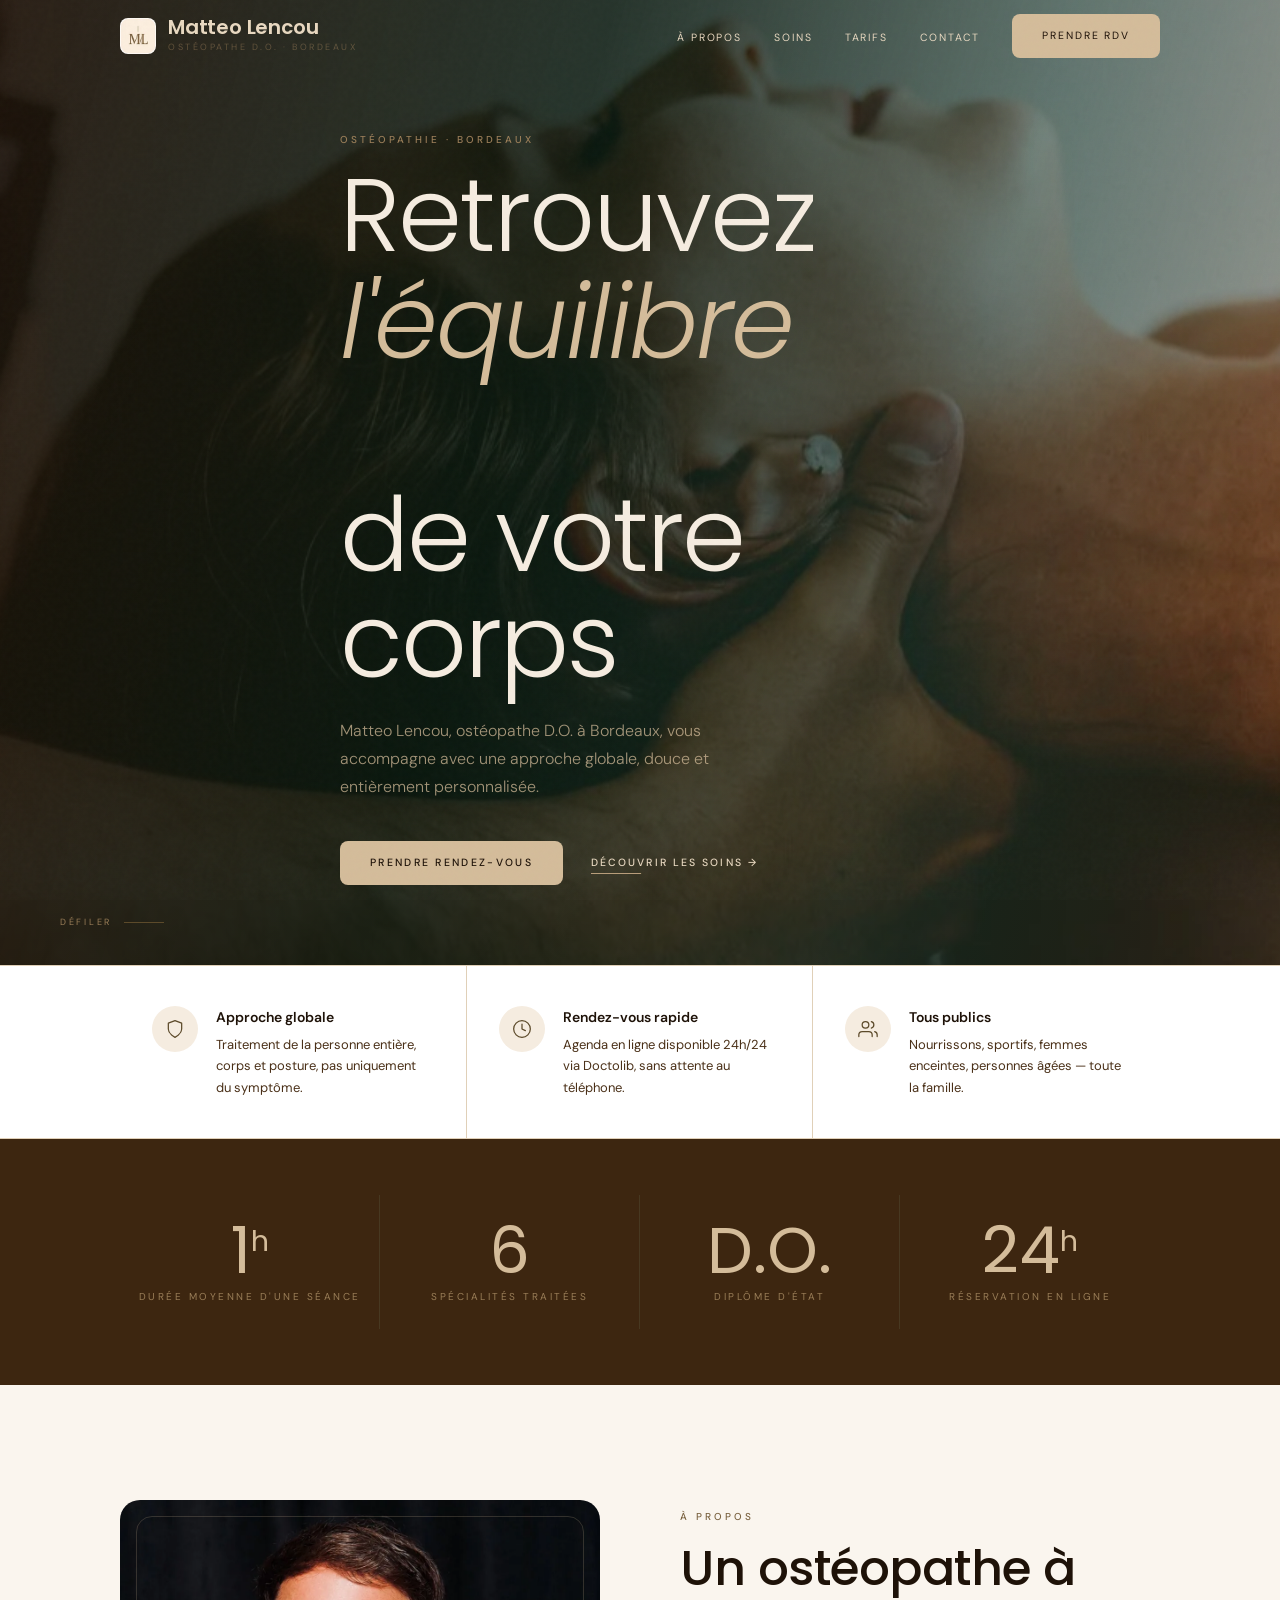
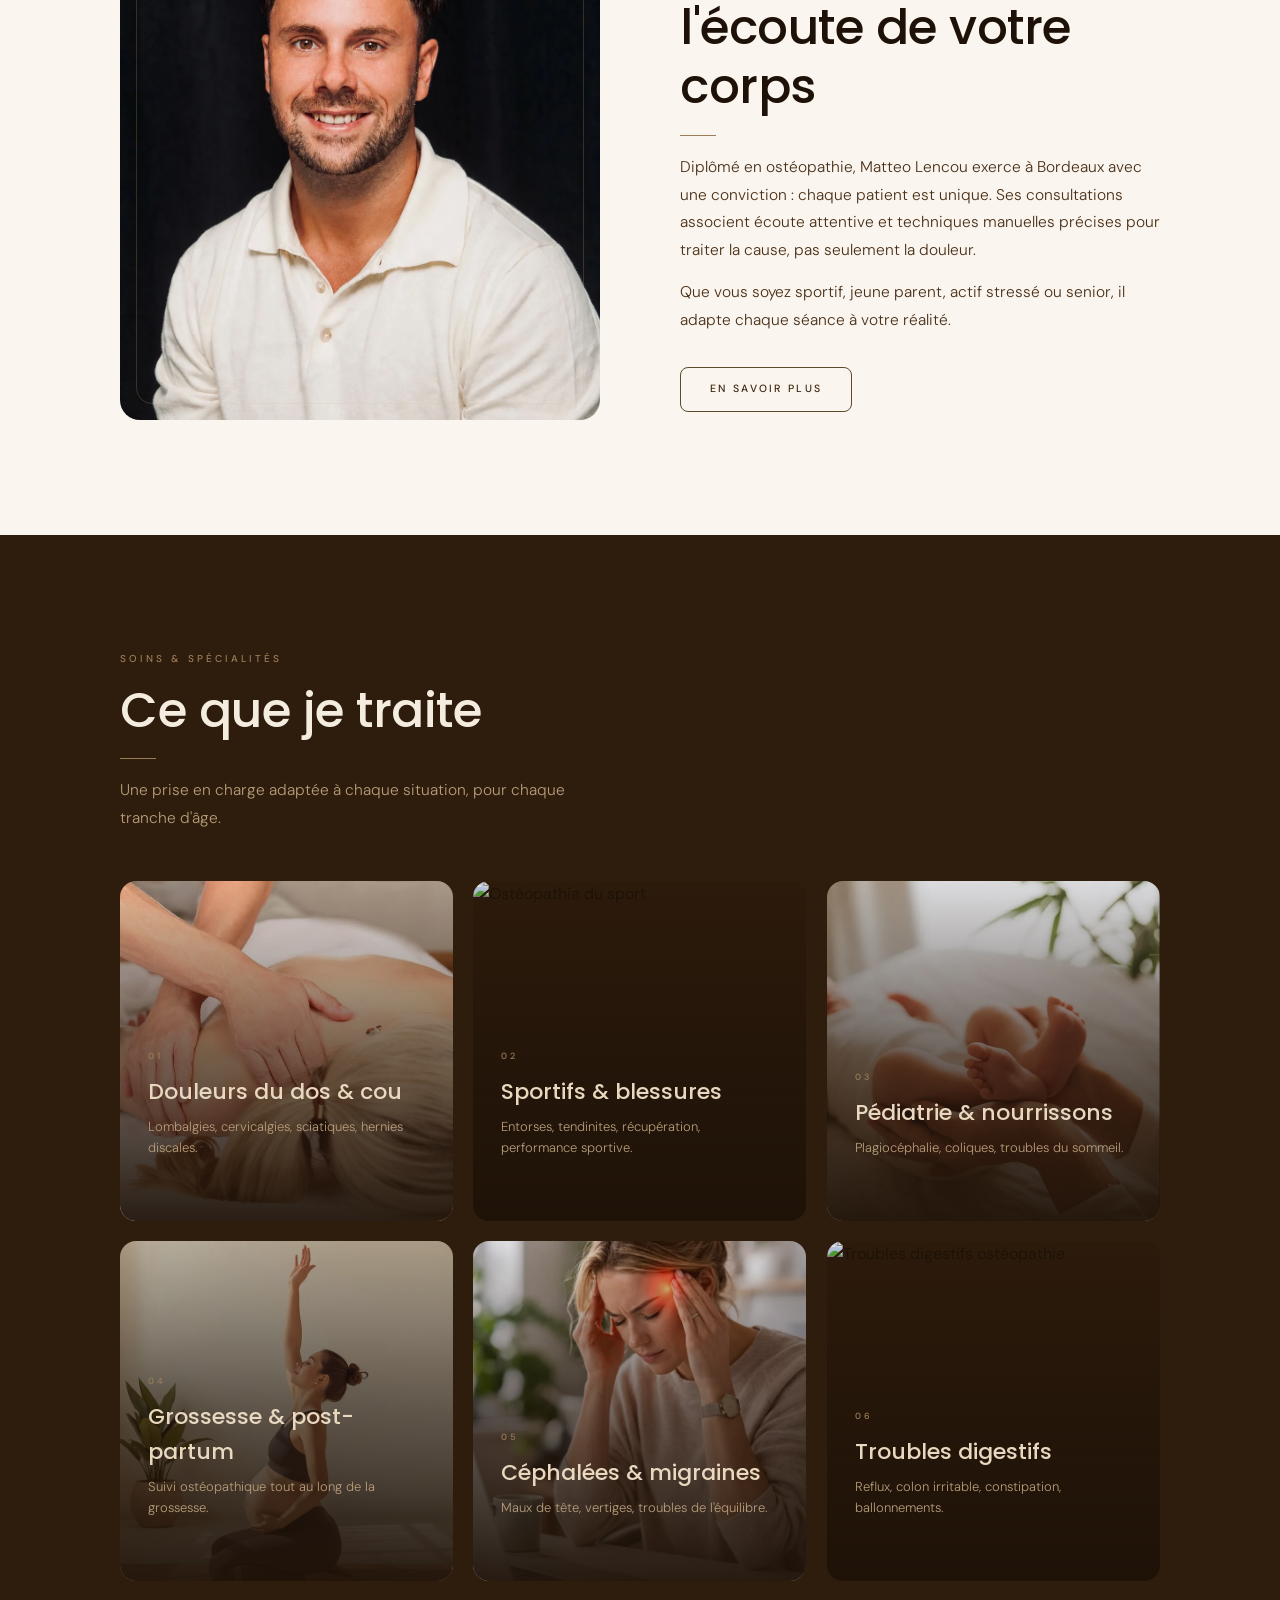
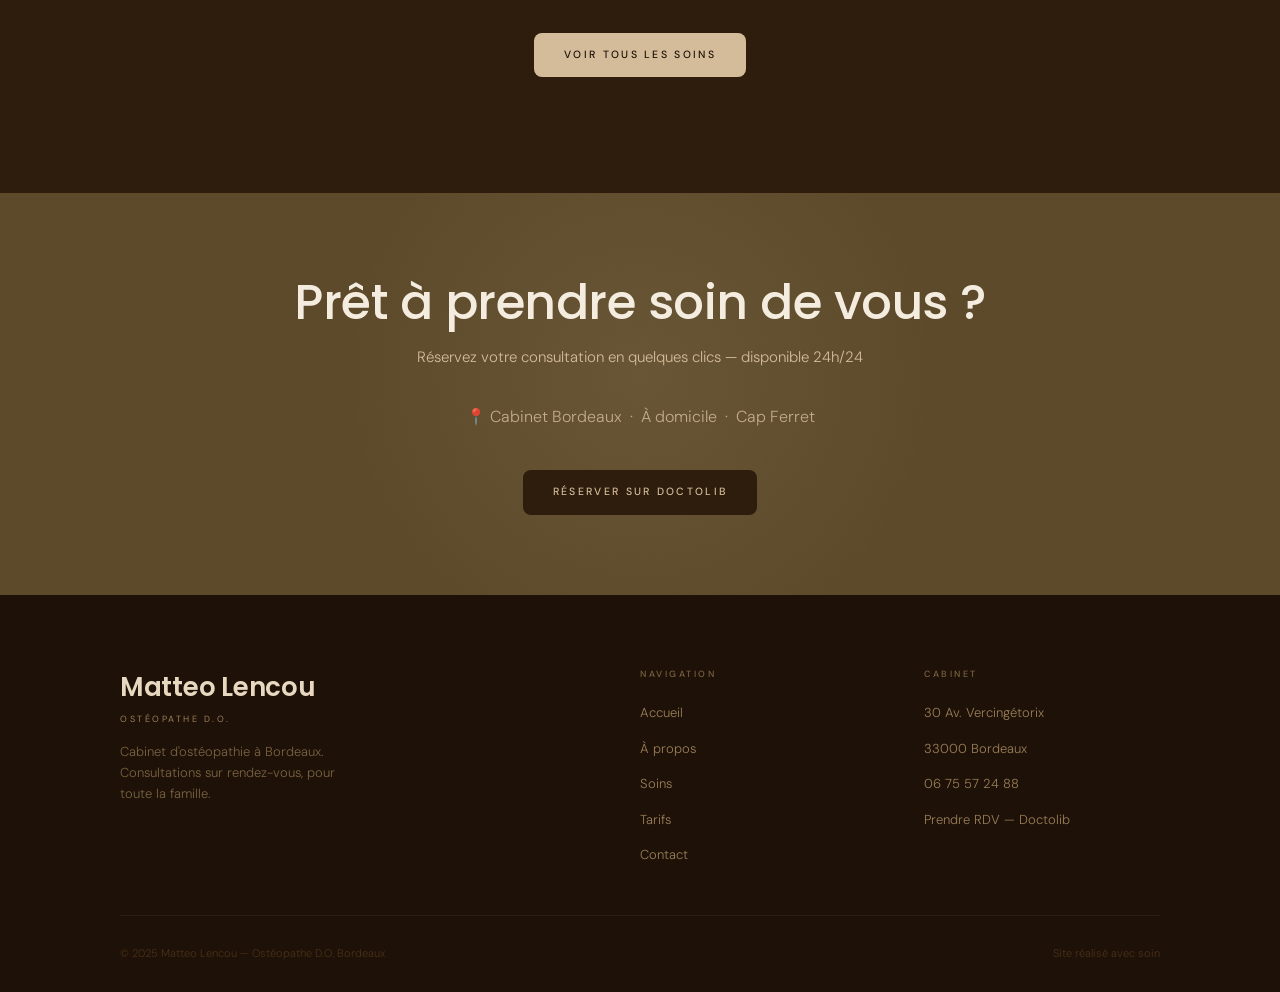
==== index.html @ f639b7a8 "Optimisation logo nav : logo.png 870KB → logo.webp 1KB (100×100px) Co-Authored-By: Claude Sonnet 4.6" ====
<!DOCTYPE html>
<html lang="fr">
<head>
  <meta charset="UTF-8">
  <meta name="viewport" content="width=device-width, initial-scale=1.0">
  <title>Ostéopathe Bordeaux — Matteo Lencou D.O. | Dos, Sport, Bébé, Grossesse</title>
  <meta name="description" content="Ostéopathe D.O. à Bordeaux. Matteo Lencou traite dos, sciatique, nourrissons, sportifs, femmes enceintes, migraines. RDV rapide au 30 Av. Vercingétorix — Doctolib 24h/24.">
  <meta name="keywords" content="ostéopathe bordeaux, ostéopathe bordeaux rendez-vous, cabinet ostéopathie bordeaux, ostéopathe DO bordeaux, ostéopathe dos bordeaux, ostéopathe sciatique bordeaux, ostéopathe nourrisson bordeaux, ostéopathe bébé bordeaux, ostéopathe sportif bordeaux, ostéopathe grossesse bordeaux, ostéopathe migraine bordeaux, ostéopathe cervicales bordeaux, ostéopathe lombalgies bordeaux, ostéopathe 33000, ostéopathe domicile bordeaux, ostéopathe cap ferret, ostéopathe anglophone bordeaux, meilleur ostéopathe bordeaux">
  <meta name="robots" content="index, follow">
  <meta name="author" content="Matteo Lencou">
  <link rel="canonical" href="https://rdv-osteo-bordeaux.fr/">

  <!-- Open Graph -->
  <meta property="og:type"        content="website">
  <meta property="og:url"         content="https://rdv-osteo-bordeaux.fr/">
  <meta property="og:title"       content="Ostéopathe Bordeaux — Matteo Lencou D.O.">
  <meta property="og:description" content="Ostéopathe D.O. à Bordeaux. Dos, sport, nourrissons, grossesse, migraines. RDV en ligne 24h/24 sur Doctolib.">
  <meta property="og:image"       content="https://rdv-osteo-bordeaux.fr/img/photo_doc.webp">
  <meta property="og:locale"      content="fr_FR">
  <meta property="og:site_name"   content="Matteo Lencou — Ostéopathe Bordeaux">

  <!-- Structured data — LocalBusiness -->
  <script type="application/ld+json">
  {
    "@context": "https://schema.org",
    "@type": ["MedicalBusiness", "LocalBusiness"],
    "name": "Matteo Lencou — Ostéopathe D.O. Bordeaux",
    "url": "https://rdv-osteo-bordeaux.fr",
    "telephone": "+33675572488",
    "email": "osteopathe.lencou@gmail.com",
    "image": "https://rdv-osteo-bordeaux.fr/img/photo_doc.webp",
    "description": "Matteo Lencou, ostéopathe D.O. à Bordeaux. Prise en charge des douleurs du dos, sciatique, cervicales, nourrissons, sportifs, femmes enceintes, migraines et troubles digestifs.",
    "priceRange": "€€",
    "currenciesAccepted": "EUR",
    "paymentAccepted": "Cash, Chèque, Carte bancaire",
    "medicalSpecialty": "Osteopathic Medicine",
    "address": {
      "@type": "PostalAddress",
      "streetAddress": "30 Avenue Vercingétorix",
      "addressLocality": "Bordeaux",
      "addressRegion": "Gironde",
      "postalCode": "33000",
      "addressCountry": "FR"
    },
    "geo": {
      "@type": "GeoCoordinates",
      "latitude": 44.8361,
      "longitude": -0.5845
    },
    "openingHoursSpecification": [
      {
        "@type": "OpeningHoursSpecification",
        "dayOfWeek": ["Monday","Tuesday","Wednesday","Thursday","Friday"],
        "opens": "09:00",
        "closes": "21:00"
      }
    ],
    "hasMap": "https://maps.google.com/?q=30+Avenue+Vercingétorix+33000+Bordeaux",
    "sameAs": [
      "https://www.doctolib.fr/osteopathe/bordeaux/matteo-lencou"
    ],
    "aggregateRating": {
      "@type": "AggregateRating",
      "ratingValue": "5.0",
      "reviewCount": "64",
      "bestRating": "5"
    }
  }
  </script>

  <link rel="icon" href="img/favicon.ico" sizes="any">
  <link rel="icon" href="img/favicon-32.png" type="image/png" sizes="32x32">
  <link rel="icon" href="img/favicon-16.png" type="image/png" sizes="16x16">
  <link rel="icon" href="img/favicon-192.png" type="image/png" sizes="192x192">
  <link rel="apple-touch-icon" href="img/apple-touch-icon.png">
  <!-- Google Fonts async -->
  <link rel="preconnect" href="https://fonts.googleapis.com">
  <link rel="preconnect" href="https://fonts.gstatic.com" crossorigin>
  <link rel="preload" as="style" href="https://fonts.googleapis.com/css2?family=Poppins:wght@300;400;500;600;700&family=DM+Sans:wght@300;400;500;600&display=swap" onload="this.onload=null;this.rel='stylesheet'">
  <noscript><link rel="stylesheet" href="https://fonts.googleapis.com/css2?family=Poppins:wght@300;400;500;600;700&family=DM+Sans:wght@300;400;500;600&display=swap"></noscript>
  <link rel="stylesheet" href="css/main.css">
  <style>
    /* ── About grid ── */
    .about-grid {
      display: grid;
      grid-template-columns: 1fr 1fr;
      gap: 80px;
      align-items: center;
    }
    .about-img { height: 520px; }

    /* ── Soins dark section ── */
    .soins-dark {
      background: var(--g800);
      padding: var(--sp) 0;
    }
    .soins-grid {
      display: grid;
      grid-template-columns: repeat(3,1fr);
      gap: 20px;
    }

    /* ── Stats band ── */
    .stats-band {
      background: var(--g750);
      padding: 56px 0;
    }
    .stats-grid {
      display: grid;
      grid-template-columns: repeat(4,1fr);
      gap: 0;
    }
    .stat-item {
      text-align: center;
      padding: 24px 16px;
      border-right: 1px solid rgba(168,216,185,.1);
    }
    .stat-item:last-child { border-right: none; }
    .stat-num {
      font-family: var(--font-d);
      font-size: clamp(40px,5vw,64px);
      font-weight: 400;
      color: var(--g200);
      line-height: 1;
      margin-bottom: 6px;
    }
    .stat-num sup { font-size: .45em; vertical-align: super; }
    .stat-label {
      font-size: 10px;
      letter-spacing: .25em;
      text-transform: uppercase;
      color: var(--g400);
      font-family: var(--font-b);
      font-weight: 400;
    }

    @media (max-width: 900px) {
      .about-grid { grid-template-columns: 1fr; }
      .about-img  { height: 360px; }
      .soins-grid { grid-template-columns: 1fr 1fr; }
      .stats-grid { grid-template-columns: repeat(2,1fr); }
      .stat-item:nth-child(2) { border-right: none; }
    }
    @media (max-width: 600px) {
      .soins-grid { grid-template-columns: 1fr; }
      .stats-grid { grid-template-columns: 1fr 1fr; }
    }
  </style>
</head>
<body>

<!-- NAV -->
<nav class="nav dark" id="nav">
  <div class="nav-inner">
    <a href="index.html" class="nav-logo">
      <img src="img/logo.webp" alt="Matteo Lencou Ostéopathe" class="nav-logo-img">
      <div class="nav-logo-text">
        <span class="name">Matteo Lencou</span>
        <span class="sub">Ostéopathe D.O. · Bordeaux</span>
      </div>
    </a>
    <ul class="nav-links">
      <li><a href="a-propos.html">À propos</a></li>
      <li><a href="soins.html">Soins</a></li>
      <li><a href="tarifs.html">Tarifs</a></li>
      <li><a href="contact.html">Contact</a></li>
      <li>
        <a href="https://www.doctolib.fr/osteopathe/bordeaux/matteo-lencou/booking/places?specialityId=10&telehealth=false&profile_skipped=true&source=external_referral"
           class="btn btn-primary" target="_blank" rel="noopener noreferrer">Prendre RDV</a>
      </li>
    </ul>
    <button class="burger" aria-label="Menu"><span></span><span></span><span></span></button>
  </div>
</nav>

<div class="mobile-nav" id="mobile-nav">
  <a href="index.html">Accueil</a>
  <a href="a-propos.html">À propos</a>
  <a href="soins.html">Soins</a>
  <a href="tarifs.html">Tarifs</a>
  <a href="contact.html">Contact</a>
  <a href="https://www.doctolib.fr/osteopathe/bordeaux/matteo-lencou/booking/places?specialityId=10&telehealth=false&profile_skipped=true&source=external_referral"
     target="_blank" rel="noopener noreferrer" class="btn btn-primary" style="margin-top:12px">Prendre RDV</a>
</div>

<!-- HERO -->
<section class="hero">
  <div class="hero-bg" style="background-image:url('img/azerty.webp');"></div>
  <div class="hero-overlay"></div>


  <div class="wrap">
    <div class="hero-inner">
      <span class="eyebrow">Ostéopathie · Bordeaux</span>
      <h1 class="display hero-title">
        Retrouvez<br>
        <em>l'équilibre</em><br>
        de votre corps
      </h1>
      <p class="hero-desc">Matteo Lencou, ostéopathe D.O. à Bordeaux, vous accompagne avec une approche globale, douce et entièrement personnalisée.</p>
      <div class="hero-actions">
        <a href="https://www.doctolib.fr/osteopathe/bordeaux/matteo-lencou/booking/places?specialityId=10&telehealth=false&profile_skipped=true&source=external_referral"
           class="btn btn-primary" target="_blank" rel="noopener noreferrer">Prendre rendez-vous</a>
        <a href="soins.html" class="btn btn-ghost">Découvrir les soins →</a>
      </div>
    </div>
  </div>

  <div class="hero-scroll">
    <span>Défiler</span>
    <div class="scroll-line"></div>
  </div>
</section>

<!-- STRIP -->
<div class="strip">
  <div class="wrap">
    <div class="strip-grid">
      <div class="strip-item reveal">
        <div class="strip-icon">
          <svg viewBox="0 0 24 24"><path d="M12 22s8-4 8-10V5l-8-3-8 3v7c0 6 8 10 8 10z"/></svg>
        </div>
        <div class="strip-text">
          <h4>Approche globale</h4>
          <p>Traitement de la personne entière, corps et posture, pas uniquement du symptôme.</p>
        </div>
      </div>
      <div class="strip-item reveal">
        <div class="strip-icon">
          <svg viewBox="0 0 24 24"><circle cx="12" cy="12" r="10"/><path d="M12 6v6l4 2"/></svg>
        </div>
        <div class="strip-text">
          <h4>Rendez-vous rapide</h4>
          <p>Agenda en ligne disponible 24h/24 via Doctolib, sans attente au téléphone.</p>
        </div>
      </div>
      <div class="strip-item reveal">
        <div class="strip-icon">
          <svg viewBox="0 0 24 24"><path d="M17 21v-2a4 4 0 0 0-4-4H5a4 4 0 0 0-4 4v2"/><circle cx="9" cy="7" r="4"/><path d="M23 21v-2a4 4 0 0 0-3-3.87"/><path d="M16 3.13a4 4 0 0 1 0 7.75"/></svg>
        </div>
        <div class="strip-text">
          <h4>Tous publics</h4>
          <p>Nourrissons, sportifs, femmes enceintes, personnes âgées — toute la famille.</p>
        </div>
      </div>
    </div>
  </div>
</div>

<!-- STATS -->
<div class="stats-band">
  <div class="wrap">
    <div class="stats-grid">
      <div class="stat-item reveal">
        <div class="stat-num">1<sup>h</sup></div>
        <div class="stat-label">Durée moyenne d'une séance</div>
      </div>
      <div class="stat-item reveal">
        <div class="stat-num">6</div>
        <div class="stat-label">Spécialités traitées</div>
      </div>
      <div class="stat-item reveal">
        <div class="stat-num">D.O.</div>
        <div class="stat-label">Diplôme d'État</div>
      </div>
      <div class="stat-item reveal">
        <div class="stat-num">24<sup>h</sup></div>
        <div class="stat-label">Réservation en ligne</div>
      </div>
    </div>
  </div>
</div>

<!-- ABOUT PREVIEW -->
<section class="section">
  <div class="wrap">
    <div class="about-grid">
      <div class="about-photo about-img reveal">
        <img src="img/photo_doc.webp" alt="Matteo Lencou, ostéopathe à Bordeaux" style="object-position:center 18%">
      </div>
      <div class="reveal">
        <span class="eyebrow" style="color:var(--g500)">À propos</span>
        <h2>Un ostéopathe à l'écoute de votre corps</h2>
        <div class="rule"></div>
        <p>Diplômé en ostéopathie, Matteo Lencou exerce à Bordeaux avec une conviction : chaque patient est unique. Ses consultations associent écoute attentive et techniques manuelles précises pour traiter la cause, pas seulement la douleur.</p>
        <p style="margin-top:14px">Que vous soyez sportif, jeune parent, actif stressé ou senior, il adapte chaque séance à votre réalité.</p>
        <a href="a-propos.html" class="btn btn-outline" style="margin-top:32px">En savoir plus</a>
      </div>
    </div>
  </div>
</section>

<!-- SOINS PREVIEW -->
<section class="soins-dark">
  <div class="wrap">
    <div class="section-header reveal" style="margin-bottom:48px">
      <span class="eyebrow">Soins &amp; Spécialités</span>
      <h2 style="color:var(--g50)">Ce que je traite</h2>
      <div class="rule"></div>
      <p style="color:var(--g300);max-width:480px">Une prise en charge adaptée à chaque situation, pour chaque tranche d'âge.</p>
    </div>
    <div class="soins-grid">
      <div class="soin-photo-card tilt reveal">
        <img src="img/photo.webp" alt="Ostéopathie — douleurs du dos">
        <div class="soin-photo-overlay"></div>
        <div class="soin-photo-content">
          <div class="soin-num">01</div>
          <h3>Douleurs du dos &amp; cou</h3>
          <p>Lombalgies, cervicalgies, sciatiques, hernies discales.</p>
          <div class="soin-tags"><span class="soin-tag">Dos</span><span class="soin-tag">Cou</span><span class="soin-tag">Sciatique</span></div>
        </div>
      </div>
      <div class="soin-photo-card tilt reveal">
        <img src="https://images.unsplash.com/photo-1571019613454-1cb2f99b2d8b?w=600&q=80&auto=format&fit=crop" alt="Ostéopathie du sport">
        <div class="soin-photo-overlay"></div>
        <div class="soin-photo-content">
          <div class="soin-num">02</div>
          <h3>Sportifs &amp; blessures</h3>
          <p>Entorses, tendinites, récupération, performance sportive.</p>
          <div class="soin-tags"><span class="soin-tag">Sport</span><span class="soin-tag">Blessure</span><span class="soin-tag">Récupération</span></div>
        </div>
      </div>
      <div class="soin-photo-card tilt reveal">
        <img src="img/azertytre.webp" alt="Ostéopathie — traitement manuel">
        <div class="soin-photo-overlay"></div>
        <div class="soin-photo-content">
          <div class="soin-num">03</div>
          <h3>Pédiatrie &amp; nourrissons</h3>
          <p>Plagiocéphalie, coliques, troubles du sommeil.</p>
          <div class="soin-tags"><span class="soin-tag">Bébé</span><span class="soin-tag">Enfant</span><span class="soin-tag">Nourrisson</span></div>
        </div>
      </div>
      <div class="soin-photo-card tilt reveal">
        <img src="img/zsderfgb.webp" alt="Ostéopathie grossesse">
        <div class="soin-photo-overlay"></div>
        <div class="soin-photo-content">
          <div class="soin-num">04</div>
          <h3>Grossesse &amp; post-partum</h3>
          <p>Suivi ostéopathique tout au long de la grossesse.</p>
          <div class="soin-tags"><span class="soin-tag">Grossesse</span><span class="soin-tag">Post-partum</span></div>
        </div>
      </div>
      <div class="soin-photo-card tilt reveal">
        <img src="img/migraine.webp" alt="Céphalées et migraines">
        <div class="soin-photo-overlay"></div>
        <div class="soin-photo-content">
          <div class="soin-num">05</div>
          <h3>Céphalées &amp; migraines</h3>
          <p>Maux de tête, vertiges, troubles de l'équilibre.</p>
          <div class="soin-tags"><span class="soin-tag">Migraine</span><span class="soin-tag">Vertiges</span></div>
        </div>
      </div>
      <div class="soin-photo-card tilt reveal">
        <img src="https://images.unsplash.com/photo-1544161515-4ab6ce6db874?w=600&q=80&auto=format&fit=crop" alt="Troubles digestifs ostéopathie">
        <div class="soin-photo-overlay"></div>
        <div class="soin-photo-content">
          <div class="soin-num">06</div>
          <h3>Troubles digestifs</h3>
          <p>Reflux, colon irritable, constipation, ballonnements.</p>
          <div class="soin-tags"><span class="soin-tag">Digestif</span><span class="soin-tag">Reflux</span></div>
        </div>
      </div>
    </div>
    <div style="margin-top:52px;text-align:center">
      <a href="soins.html" class="btn btn-primary">Voir tous les soins</a>
    </div>
  </div>
</section>

<!-- CTA -->
<section class="cta-band">
  <div class="wrap">
    <h2 class="reveal">Prêt à prendre soin de vous ?</h2>
    <p class="reveal">Réservez votre consultation en quelques clics — disponible 24h/24</p>
    <p class="reveal" style="font-size:16px;opacity:.85;margin-top:-6px">📍 Cabinet Bordeaux &nbsp;·&nbsp; À domicile &nbsp;·&nbsp; Cap Ferret</p>
    <a href="https://www.doctolib.fr/osteopathe/bordeaux/matteo-lencou/booking/places?specialityId=10&telehealth=false&profile_skipped=true&source=external_referral"
       class="btn btn-dark reveal" target="_blank" rel="noopener noreferrer">Réserver sur Doctolib</a>
  </div>
</section>

<!-- FOOTER -->
<footer>
  <div class="wrap">
    <div class="footer-grid">
      <div class="footer-brand">
        <div class="fn">Matteo Lencou</div>
        <span class="fs">Ostéopathe D.O.</span>
        <p>Cabinet d'ostéopathie à Bordeaux. Consultations sur rendez-vous, pour toute la famille.</p>
      </div>
      <div class="footer-col">
        <h5>Navigation</h5>
        <ul>
          <li><a href="index.html">Accueil</a></li>
          <li><a href="a-propos.html">À propos</a></li>
          <li><a href="soins.html">Soins</a></li>
          <li><a href="tarifs.html">Tarifs</a></li>
          <li><a href="contact.html">Contact</a></li>
        </ul>
      </div>
      <div class="footer-col">
        <h5>Cabinet</h5>
        <ul>
          <li><span>30 Av. Vercingétorix</span></li>
          <li><span>33000 Bordeaux</span></li>
          <li><a href="tel:+33675572488">06 75 57 24 88</a></li>
          <li><a href="https://www.doctolib.fr/osteopathe/bordeaux/matteo-lencou/booking/places?specialityId=10&telehealth=false&profile_skipped=true&source=external_referral"
                 target="_blank" rel="noopener noreferrer">Prendre RDV — Doctolib</a></li>
        </ul>
      </div>
    </div>
    <div class="footer-bottom">
      <p>© 2025 Matteo Lencou — Ostéopathe D.O. Bordeaux</p>
      <p>Site réalisé avec soin</p>
    </div>
  </div>
</footer>

<script src="js/main.js"></script>
</body>
</html>
---- css/main.css ----
/* Google Fonts chargées en async depuis le HTML — voir <head> de chaque page */

/* ─────────────────────────────────────────
   DESIGN SYSTEM — MATTEO LENCOU
   ───────────────────────────────────────── */
:root {
  --g900: #1e1208;
  --g800: #2e1c0c;
  --g750: #3d2610;
  --g700: #4a3018;
  --g600: #5c4a2a;
  --g500: #7a6240;
  --g400: #9a7e58;
  --g300: #b89d7a;
  --g200: #d4bc9a;
  --g100: #e8d8c0;
  --g50:  #f5ece0;

  --ivory:   #faf5ee;
  --ivory-2: #f2e8d8;
  --ivory-3: #e0d0b8;

  --text:  #1e1208;
  --text2: #4a3018;
  --text3: #9a7e58;

  --font-d: 'Poppins', system-ui, sans-serif;
  --font-b: 'DM Sans', system-ui, sans-serif;

  --nav-h: 72px;
  --cmax:  1160px;
  --cpad:  clamp(20px, 5vw, 60px);
  --sp:    clamp(72px, 9vw, 120px);
  --t:     0.35s cubic-bezier(.4,0,.2,1);
  --t-slow: 0.6s cubic-bezier(.4,0,.2,1);
}

/* ─── Reset ─── */
*, *::before, *::after { box-sizing: border-box; margin: 0; padding: 0; }
html { scroll-behavior: smooth; }
body {
  font-family: var(--font-b);
  background: var(--ivory);
  color: var(--text);
  line-height: 1.6;
  -webkit-font-smoothing: antialiased;
  overflow-x: hidden;
}
img { max-width: 100%; display: block; object-fit: cover; }
a   { text-decoration: none; color: inherit; }

/* ─── Container ─── */
.wrap {
  max-width: var(--cmax);
  margin: 0 auto;
  padding: 0 var(--cpad);
}

/* ─── Typography ─── */
.display {
  font-family: var(--font-d);
  font-size: clamp(52px, 8vw, 104px);
  font-weight: 300;
  line-height: 1.04;
  letter-spacing: -0.02em;
}
h1 {
  font-family: var(--font-d);
  font-size: clamp(36px, 5vw, 68px);
  font-weight: 600;
  line-height: 1.15;
  letter-spacing: -0.02em;
}
h2 {
  font-family: var(--font-d);
  font-size: clamp(28px, 3.8vw, 50px);
  font-weight: 500;
  line-height: 1.22;
  letter-spacing: -0.01em;
}
h3 {
  font-family: var(--font-d);
  font-size: clamp(20px, 2.5vw, 28px);
  font-weight: 500;
}
p {
  font-size: clamp(14px, 1.4vw, 15.5px);
  line-height: 1.8;
  color: var(--text2);
  font-weight: 300;
}
.eyebrow {
  display: block;
  font-family: var(--font-b);
  font-size: 10px;
  font-weight: 500;
  letter-spacing: .3em;
  text-transform: uppercase;
  color: var(--g400);
  margin-bottom: 14px;
}
.rule { width: 36px; height: 1px; background: var(--g400); margin: 18px 0; }
.rule.c { margin: 18px auto; }

/* ─── Buttons ─── */
.btn {
  display: inline-flex;
  align-items: center;
  gap: 8px;
  font-family: var(--font-b);
  font-size: 10.5px;
  font-weight: 500;
  letter-spacing: .22em;
  text-transform: uppercase;
  padding: 14px 30px;
  border-radius: 8px;
  transition: var(--t);
  cursor: pointer;
  border: none;
}
.btn-primary {
  background: var(--g200);
  color: var(--g900);
}
.btn-primary:hover {
  background: var(--g300);
  transform: translateY(-2px);
  box-shadow: 0 12px 32px rgba(92,74,42,.25);
}
.btn-dark {
  background: var(--g800);
  color: var(--g200);
}
.btn-dark:hover {
  background: var(--g750);
  transform: translateY(-2px);
  box-shadow: 0 12px 32px rgba(30,18,8,.4);
}
.btn-outline {
  background: transparent;
  color: var(--g750);
  border: 1.5px solid var(--g600);
  padding: 13px 29px;
}
.btn-outline:hover {
  background: var(--g750);
  color: var(--g200);
  border-color: var(--g750);
}
.btn-ghost {
  background: transparent;
  color: var(--g100);
  padding: 0;
  letter-spacing: .2em;
  position: relative;
  font-size: 10.5px;
  font-weight: 500;
  text-transform: uppercase;
  font-family: var(--font-b);
}
.btn-ghost::after {
  content: '';
  position: absolute;
  bottom: -3px; left: 0;
  width: 100%; height: 1px;
  background: var(--g300);
  transform: scaleX(.3);
  transform-origin: left;
  transition: transform var(--t);
}
.btn-ghost:hover::after { transform: scaleX(1); }

/* ─── Navigation ─── */
.nav {
  position: fixed;
  inset: 0 0 auto;
  z-index: 200;
  height: var(--nav-h);
  display: flex;
  align-items: center;
  transition: background var(--t), backdrop-filter var(--t), box-shadow var(--t);
}
.nav.dark.stuck {
  background: rgba(30,18,8,.92);
  backdrop-filter: blur(20px) saturate(1.4);
  box-shadow: 0 1px 0 rgba(212,188,154,.08);
}
.nav.light {
  background: var(--ivory);
  border-bottom: 1px solid var(--ivory-3);
}
.nav.light.stuck {
  box-shadow: 0 4px 20px rgba(0,0,0,.07);
}
.nav-inner {
  display: flex;
  align-items: center;
  justify-content: space-between;
  width: 100%;
  max-width: var(--cmax);
  margin: 0 auto;
  padding: 0 var(--cpad);
}
.nav-logo {
  display: flex;
  align-items: center;
  gap: 12px;
}
.nav-logo-img {
  width: 36px !important;
  height: 36px !important;
  max-width: 36px !important;
  max-height: 36px !important;
  border-radius: 8px;
  object-fit: contain;
  flex-shrink: 0;
  display: block;
}
.nav-logo-text {
  display: flex;
  flex-direction: column;
}
.nav-logo .name {
  font-family: var(--font-d);
  font-size: 20px;
  font-weight: 600;
  letter-spacing: -0.01em;
  line-height: 1;
}
.nav-logo .sub {
  font-family: var(--font-b);
  font-size: 9px;
  font-weight: 400;
  letter-spacing: .28em;
  text-transform: uppercase;
  margin-top: 3px;
  display: block;
  opacity: .5;
}
.nav-links {
  display: flex;
  align-items: center;
  gap: 32px;
  list-style: none;
}
.nav-links a {
  font-size: 10.5px;
  font-weight: 400;
  letter-spacing: .18em;
  text-transform: uppercase;
  position: relative;
  transition: opacity var(--t);
}
.nav-links a:not(.btn)::after {
  content: '';
  position: absolute;
  bottom: -3px; left: 0;
  width: 100%; height: 1px;
  transform: scaleX(0);
  transform-origin: left;
  transition: transform var(--t);
}
.nav-links a:not(.btn):hover::after,
.nav-links a.active::after { transform: scaleX(1); }

.nav.dark .name,
.nav.dark .nav-links a:not(.btn) { color: var(--g100); }
.nav.dark .sub { color: var(--g400); }
.nav.dark .nav-links a:not(.btn)::after { background: var(--g300); }

.nav.light .name,
.nav.light .nav-links a:not(.btn) { color: var(--g750); }
.nav.light .sub { color: var(--g500); }
.nav.light .nav-links a:not(.btn)::after { background: var(--g600); }

.burger {
  display: none;
  flex-direction: column;
  gap: 5px;
  background: none;
  border: none;
  cursor: pointer;
  padding: 4px;
}
.burger span { display: block; width: 22px; height: 1.5px; transition: var(--t); }
.nav.dark  .burger span { background: var(--g200); }
.nav.light .burger span { background: var(--g750); }

/* ─── 3D ORB ─── */
.hero-orb {
  position: absolute;
  right: max(6%, calc(50% - 580px + 40px));
  top: 50%;
  transform: translateY(-50%);
  width: clamp(280px, 32vw, 480px);
  height: clamp(280px, 32vw, 480px);
  pointer-events: none;
  transition: transform .08s linear;
}
.orb-core {
  position: absolute;
  inset: 0;
  border-radius: 50%;
  background:
    radial-gradient(circle at 32% 28%, rgba(212,188,154,.3) 0%, transparent 45%),
    radial-gradient(circle at 68% 72%, rgba(30,18,8,.98) 30%, transparent 65%),
    radial-gradient(circle at 50% 50%, var(--g750) 0%, var(--g900) 100%);
  box-shadow:
    inset -60px -60px 100px rgba(0,0,0,.7),
    inset 30px 30px 60px rgba(212,188,154,.07),
    0 0 100px rgba(92,74,42,.35),
    0 0 200px rgba(92,74,42,.12),
    0 50px 100px rgba(0,0,0,.5);
  animation: orb-float 8s ease-in-out infinite;
}
.orb-ring {
  position: absolute;
  border-radius: 50%;
  border: 1px solid rgba(212,188,154,.12);
  animation: ring-pulse 5s ease-in-out infinite;
}
.orb-ring.r1 { inset: -28px; animation-delay: 0s; }
.orb-ring.r2 { inset: -60px; border-color: rgba(212,188,154,.06); animation-delay: -1.5s; }
.orb-ring.r3 { inset: -100px; border-color: rgba(212,188,154,.03); animation-delay: -3s; }
@keyframes orb-float {
  0%,100% { transform: translateY(0); }
  50%      { transform: translateY(-24px); }
}
@keyframes ring-pulse {
  0%,100% { transform: scale(1); opacity: 1; }
  50%      { transform: scale(1.04); opacity: .5; }
}

/* ─── Hero ─── */
.hero {
  position: relative;
  min-height: 100svh;
  display: flex;
  align-items: center;
  overflow: hidden;
}
.hero-bg {
  position: absolute;
  inset: -15%;
  background-size: cover;
  background-position: center;
  will-change: transform;
}
.hero-overlay {
  position: absolute;
  inset: 0;
  background: linear-gradient(
    105deg,
    rgba(30,18,8,.92) 0%,
    rgba(10,26,16,.85) 40%,
    rgba(26,58,46,.6) 70%,
    rgba(92,74,42,.3) 100%
  );
}
.hero-inner {
  position: relative;
  z-index: 2;
  padding: calc(var(--nav-h) + 60px) 0 80px;
  max-width: 600px;
}
.hero-title { color: var(--g50); }
.hero-title em {
  font-style: italic;
  color: var(--g200);
  display: block;
}
.hero-desc {
  color: rgba(212,188,154,.75);
  font-size: clamp(14px,1.5vw,16px);
  line-height: 1.75;
  font-weight: 300;
  max-width: 440px;
  margin-top: 22px;
}
.hero-actions {
  display: flex;
  align-items: center;
  gap: 28px;
  margin-top: 40px;
  flex-wrap: wrap;
}
.hero-scroll {
  position: absolute;
  bottom: 36px;
  left: var(--cpad);
  z-index: 2;
  display: flex;
  align-items: center;
  gap: 12px;
}
.hero-scroll span {
  font-size: 9px;
  letter-spacing: .3em;
  text-transform: uppercase;
  color: var(--g400);
  font-family: var(--font-b);
}
.scroll-line {
  width: 40px;
  height: 1px;
  background: var(--g600);
  position: relative;
  overflow: hidden;
}
.scroll-line::after {
  content: '';
  position: absolute;
  inset: 0;
  background: var(--g300);
  transform: translateX(-100%);
  animation: scroll-anim 2s ease-in-out infinite;
}
@keyframes scroll-anim {
  0%,100% { transform: translateX(-100%); }
  50%      { transform: translateX(100%); }
}

/* ────────────────────────────────────────
   PAGE HERO — Digital Serenity
   ──────────────────────────────────────── */
.page-hero {
  background: #060f0a;
  padding: calc(var(--nav-h) + 64px) 0 80px;
  position: relative;
  overflow: hidden;
}

/* Background photo */
.ph-bg {
  position: absolute;
  inset: -12%;
  background-size: cover;
  background-position: center;
  will-change: transform;
  z-index: 0;
}

/* Dark overlay on top of photo */
.ph-overlay {
  position: absolute;
  inset: 0;
  background: linear-gradient(
    135deg,
    rgba(30,18,8,.88) 0%,
    rgba(30,18,8,.78) 50%,
    rgba(15,35,24,.82) 100%
  );
  z-index: 1;
}

/* SVG grid lines */
.ph-grid {
  position: absolute;
  inset: 0;
  width: 100%;
  height: 100%;
  pointer-events: none;
  z-index: 2;
}
.ph-grid line {
  stroke: rgba(116,198,157,0.09);
  stroke-dasharray: 1500;
  stroke-dashoffset: 1500;
  animation: ph-grid-draw 2.5s ease forwards;
  animation-delay: var(--delay, 0s);
}
@keyframes ph-grid-draw {
  to { stroke-dashoffset: 0; }
}

/* Corner brackets */
.ph-corner {
  position: absolute;
  width: 36px; height: 36px;
  pointer-events: none;
  z-index: 2;
}
.ph-corner--tl { top: 22px; left: 22px; border-top: 1px solid rgba(116,198,157,.3); border-left:  1px solid rgba(116,198,157,.3); }
.ph-corner--tr { top: 22px; right: 22px; border-top: 1px solid rgba(116,198,157,.3); border-right: 1px solid rgba(116,198,157,.3); }
.ph-corner--bl { bottom: 22px; left: 22px; border-bottom: 1px solid rgba(116,198,157,.3); border-left:  1px solid rgba(116,198,157,.3); }
.ph-corner--br { bottom: 22px; right: 22px; border-bottom: 1px solid rgba(116,198,157,.3); border-right: 1px solid rgba(116,198,157,.3); }

/* Floating particles */
.ph-dot {
  position: absolute;
  bottom: 0;
  width: 3px; height: 3px;
  border-radius: 50%;
  background: var(--g300);
  opacity: 0;
  animation: ph-float var(--dur, 5s) ease-in-out infinite;
  animation-delay: var(--delay, 0s);
  z-index: 2;
}
@keyframes ph-float {
  0%   { opacity: 0;   transform: translateY(0); }
  15%  { opacity: 0.7; }
  85%  { opacity: 0.2; }
  100% { opacity: 0;   transform: translateY(-130px); }
}

/* Mouse glow (injected by JS) */
.ph-mouse-glow {
  position: absolute;
  width: 500px; height: 500px;
  border-radius: 50%;
  background: radial-gradient(circle, rgba(154,126,88,.15) 0%, transparent 65%);
  pointer-events: none;
  transform: translate(-50%, -50%);
  opacity: 0;
  transition: opacity .4s ease;
  z-index: 2;
}
.page-hero:hover .ph-mouse-glow { opacity: 1; }

/* Word-by-word appear animation */
.word-anim {
  display: inline-block;
  opacity: 0;
  transform: translateY(28px);
  filter: blur(8px);
  animation: word-appear .9s cubic-bezier(.16,1,.3,1) forwards;
  animation-delay: var(--d, .2s);
}
@keyframes word-appear {
  to { opacity: 1; transform: translateY(0); filter: blur(0); }
}
.page-hero .eyebrow {
  color: var(--g300);
  opacity: 0;
  animation: word-appear .7s ease forwards .1s;
}
.page-hero h1 { color: var(--g50); }

/* ─── Strip ─── */
.strip {
  background: #fff;
  border-top: 1px solid var(--ivory-3);
  border-bottom: 1px solid var(--ivory-3);
}
.strip-grid {
  display: grid;
  grid-template-columns: repeat(3,1fr);
}
.strip-item {
  padding: 40px 32px;
  border-right: 1px solid var(--ivory-3);
  display: flex;
  align-items: flex-start;
  gap: 18px;
}
.strip-item:last-child { border-right: none; }
.strip-icon {
  flex-shrink: 0;
  width: 46px; height: 46px;
  background: var(--g50);
  border-radius: 50%;
  display: flex;
  align-items: center;
  justify-content: center;
}
.strip-icon svg { width: 20px; height: 20px; stroke: var(--g600); fill: none; stroke-width: 1.5; stroke-linecap: round; stroke-linejoin: round; }
.strip-text h4 { font-size: 14px; font-weight: 600; color: var(--text); margin-bottom: 5px; }
.strip-text p  { font-size: 13px; line-height: 1.65; font-weight: 400; }

/* ─── Tilt cards (3D) ─── */
.tilt {
  transform-style: preserve-3d;
  transition: transform .15s ease, box-shadow .15s ease;
  will-change: transform;
}
.tilt:hover { box-shadow: 0 24px 60px rgba(0,0,0,.2); }

/* ─── Soin cards with photo ─── */
.soin-photo-card {
  position: relative;
  border-radius: 16px;
  overflow: hidden;
  height: 340px;
  cursor: default;
}
.soin-photo-card img {
  position: absolute;
  inset: 0;
  width: 100%; height: 100%;
  object-fit: cover;
  transition: transform .6s ease;
}
.soin-photo-card:hover img { transform: scale(1.06); }
.soin-photo-overlay {
  position: absolute;
  inset: 0;
  background: linear-gradient(
    to top,
    rgba(30,18,8,.95) 0%,
    rgba(30,18,8,.6) 50%,
    rgba(30,18,8,.1) 100%
  );
  transition: background var(--t);
}
.soin-photo-card:hover .soin-photo-overlay {
  background: linear-gradient(to top, rgba(30,18,8,.98) 0%, rgba(30,18,8,.7) 55%, rgba(30,18,8,.2) 100%);
}
.soin-photo-content {
  position: absolute;
  inset: 0;
  display: flex;
  flex-direction: column;
  justify-content: flex-end;
  padding: 28px;
  z-index: 1;
}
.soin-num {
  font-size: 9px;
  letter-spacing: .3em;
  color: var(--g400);
  font-family: var(--font-b);
  margin-bottom: 10px;
  font-weight: 500;
}
.soin-photo-card h3 { color: var(--g100); font-size: clamp(17px,2vw,22px); margin-bottom: 8px; }
.soin-photo-card p  { color: var(--g300); font-size: 13px; line-height: 1.6; font-weight: 300; }
.soin-tags {
  display: flex;
  flex-wrap: wrap;
  gap: 5px;
  margin-top: 12px;
  opacity: 0;
  transform: translateY(8px);
  transition: opacity .3s ease, transform .3s ease;
}
.soin-photo-card:hover .soin-tags { opacity: 1; transform: none; }
.soin-tag {
  font-size: 9px;
  letter-spacing: .15em;
  text-transform: uppercase;
  color: var(--g200);
  background: rgba(212,188,154,.12);
  border: 1px solid rgba(212,188,154,.2);
  padding: 3px 10px;
  border-radius: 20px;
  font-family: var(--font-b);
}

/* ─── About photo ─── */
.about-photo {
  border-radius: 20px;
  overflow: hidden;
  position: relative;
}
.about-photo img {
  width: 100%; height: 100%;
  object-fit: cover;
  display: block;
  transition: transform .7s ease;
}
.about-photo:hover img { transform: scale(1.03); }
.about-photo::after {
  content: '';
  position: absolute;
  inset: 16px;
  border: 1px solid rgba(212,188,154,.2);
  border-radius: 16px;
  pointer-events: none;
}

/* ─── Glass card ─── */
.glass-card {
  background: rgba(255,255,255,.06);
  backdrop-filter: blur(16px);
  border: 1px solid rgba(212,188,154,.14);
  border-radius: 12px;
}

/* ─── Tarif card ─── */
.tarif-card {
  border: 1px solid var(--ivory-3);
  border-radius: 14px;
  padding: 38px 32px;
  background: #fff;
  transition: box-shadow var(--t), transform var(--t);
}
.tarif-card:hover {
  box-shadow: 0 16px 48px rgba(0,0,0,.1);
  transform: translateY(-4px);
}
.tarif-card.featured {
  background: var(--g800);
  border-color: var(--g600);
  position: relative;
  overflow: hidden;
}
.tarif-card.featured::before {
  content: 'Le plus courant';
  position: absolute;
  top: 18px; right: -32px;
  background: var(--g400);
  color: var(--g900);
  font-size: 9px;
  font-weight: 600;
  letter-spacing: .18em;
  text-transform: uppercase;
  padding: 5px 40px;
  transform: rotate(45deg);
  font-family: var(--font-b);
}
.tarif-card h3 {
  font-family: var(--font-d);
  font-size: 22px;
  font-weight: 500;
  color: var(--g750);
  margin-bottom: 22px;
  padding-bottom: 22px;
  border-bottom: 1px solid var(--ivory-3);
}
.tarif-card.featured h3 { color: var(--g100); border-color: rgba(212,188,154,.12); }
.tarif-price {
  font-family: var(--font-d);
  font-size: 56px;
  font-weight: 300;
  color: var(--g600);
  line-height: 1;
  margin-bottom: 4px;
}
.tarif-price sup { font-size: 26px; vertical-align: super; }
.tarif-card.featured .tarif-price { color: var(--g200); }
.tarif-label {
  font-size: 10px;
  letter-spacing: .2em;
  text-transform: uppercase;
  color: var(--text3);
  font-family: var(--font-b);
  margin-bottom: 28px;
}
.tarif-card.featured .tarif-label { color: var(--g400); }
.tarif-features { list-style: none; display: flex; flex-direction: column; gap: 12px; }
.tarif-features li {
  display: flex;
  align-items: center;
  gap: 12px;
  font-size: 14px;
  color: var(--text2);
  font-weight: 400;
}
.tarif-card.featured .tarif-features li { color: var(--g200); }
.tarif-features li::before {
  content: '';
  flex-shrink: 0;
  width: 18px; height: 18px;
  border-radius: 50%;
  background: var(--g50) url("data:image/svg+xml,%3Csvg viewBox='0 0 18 18' xmlns='http://www.w3.org/2000/svg'%3E%3Cpath d='M4 9l3.5 3.5L14 6' stroke='%239a7e58' stroke-width='1.5' fill='none' stroke-linecap='round' stroke-linejoin='round'/%3E%3C/svg%3E") center/cover;
}
.tarif-card.featured .tarif-features li::before {
  background-color: rgba(212,188,154,.1);
  background-image: url("data:image/svg+xml,%3Csvg viewBox='0 0 18 18' xmlns='http://www.w3.org/2000/svg'%3E%3Cpath d='M4 9l3.5 3.5L14 6' stroke='%23d4bc9a' stroke-width='1.5' fill='none' stroke-linecap='round' stroke-linejoin='round'/%3E%3C/svg%3E");
}

/* ─── FAQ ─── */
.faq-item { border-bottom: 1px solid var(--ivory-3); padding: 22px 0; }
.faq-item:first-child { border-top: 1px solid var(--ivory-3); }
.faq-q {
  display: flex;
  justify-content: space-between;
  align-items: center;
  cursor: pointer;
  font-family: var(--font-d);
  font-size: 18px;
  font-weight: 500;
  color: var(--text);
  user-select: none;
  gap: 16px;
}
.faq-q span:last-child {
  flex-shrink: 0;
  font-size: 22px;
  color: var(--g500);
  transition: transform var(--t);
  font-family: var(--font-b);
  font-weight: 300;
  line-height: 1;
}
.faq-item.open .faq-q span:last-child { transform: rotate(45deg); }
.faq-a { overflow: hidden; max-height: 0; transition: max-height .45s ease, padding .3s ease; }
.faq-item.open .faq-a { max-height: 300px; padding-top: 14px; }
.faq-a p { font-size: 14px; line-height: 1.8; }

/* ─── Contact ─── */
.contact-form label {
  display: block;
  font-size: 10px;
  letter-spacing: .22em;
  text-transform: uppercase;
  color: var(--text3);
  margin-bottom: 6px;
  font-family: var(--font-b);
  font-weight: 500;
}
.contact-form input,
.contact-form textarea,
.contact-form select {
  width: 100%;
  font-family: var(--font-b);
  font-size: 14px;
  color: var(--text);
  background: #fff;
  border: 1px solid var(--ivory-3);
  border-radius: 10px;
  padding: 13px 16px;
  transition: border-color var(--t), box-shadow var(--t);
  outline: none;
  margin-bottom: 22px;
}
.contact-form input:focus,
.contact-form textarea:focus {
  border-color: var(--g400);
  box-shadow: 0 0 0 3px rgba(154,126,88,.1);
}
.contact-form textarea { resize: vertical; min-height: 130px; }
.map-slot {
  background: linear-gradient(145deg, var(--g800), var(--g700));
  border-radius: 16px;
  height: 320px;
  display: flex;
  align-items: center;
  justify-content: center;
  position: relative;
  overflow: hidden;
}
.map-slot::before {
  content: '';
  position: absolute;
  inset: 20px;
  border: 1px solid rgba(212,188,154,.08);
  border-radius: 12px;
}
.map-slot p { font-size: 10px; letter-spacing: .22em; text-transform: uppercase; color: var(--g500); z-index: 1; }
.horaire-row {
  display: flex;
  justify-content: space-between;
  font-size: 14px;
  padding: 8px 0;
  border-bottom: 1px solid var(--ivory-3);
  color: var(--text2);
}
.horaire-row .day { font-weight: 500; color: var(--text); }
.horaire-row .closed { color: var(--text3); font-style: italic; }

/* ─── CTA band ─── */
.cta-band {
  background: var(--g600);
  padding: 80px 0;
  text-align: center;
  position: relative;
  overflow: hidden;
}
.cta-band::before {
  content: '';
  position: absolute;
  top: -120px; left: 50%;
  transform: translateX(-50%);
  width: 600px; height: 600px;
  border-radius: 50%;
  background: radial-gradient(circle, rgba(212,188,154,.1) 0%, transparent 70%);
  pointer-events: none;
}
.cta-band .btn { position: relative; z-index: 1; }
.cta-band h2 { color: var(--g50); margin-bottom: 12px; position: relative; }
.cta-band p  { color: var(--g200); font-size: 15px; margin-bottom: 38px; position: relative; font-weight: 300; }

/* ─── Footer ─── */
footer {
  background: var(--g900);
  padding: 72px 0 28px;
}
.footer-grid {
  display: grid;
  grid-template-columns: 2fr 1fr 1fr;
  gap: 48px;
  padding-bottom: 48px;
  border-bottom: 1px solid rgba(212,188,154,.07);
  margin-bottom: 28px;
}
.footer-brand .fn {
  font-family: var(--font-d);
  font-size: 26px;
  font-weight: 600;
  color: var(--g100);
  margin-bottom: 4px;
  letter-spacing: -0.01em;
}
.footer-brand .fs {
  font-size: 9px;
  letter-spacing: .28em;
  text-transform: uppercase;
  color: var(--g400);
  font-family: var(--font-b);
  display: block;
  margin-bottom: 14px;
}
.footer-brand p { font-size: 13px; color: var(--g500); max-width: 240px; line-height: 1.65; font-weight: 300; }
.footer-col h5 {
  font-size: 9px;
  letter-spacing: .28em;
  text-transform: uppercase;
  color: var(--g500);
  font-family: var(--font-b);
  font-weight: 500;
  margin-bottom: 18px;
}
.footer-col ul { list-style: none; display: flex; flex-direction: column; gap: 10px; }
.footer-col li a,
.footer-col li span {
  font-size: 13px;
  color: var(--g400);
  font-family: var(--font-b);
  transition: color var(--t);
  font-weight: 300;
}
.footer-col li a:hover { color: var(--g100); }
.footer-bottom {
  display: flex;
  justify-content: space-between;
  align-items: center;
}
.footer-bottom p { font-size: 11px; color: var(--g700); font-family: var(--font-b); }

/* ─── Reveal animations ─── */
.reveal {
  opacity: 0;
  transform: translateY(32px);
  transition: opacity .75s ease, transform .75s ease;
}
.reveal.on { opacity: 1; transform: none; }
.reveal:nth-child(2) { transition-delay: .1s; }
.reveal:nth-child(3) { transition-delay: .2s; }
.reveal:nth-child(4) { transition-delay: .3s; }
.reveal:nth-child(5) { transition-delay: .4s; }
.reveal:nth-child(6) { transition-delay: .5s; }

/* ─── Mobile nav ─── */
.mobile-nav {
  position: fixed;
  inset: 0;
  background: var(--g900);
  z-index: 190;
  display: flex;
  flex-direction: column;
  align-items: center;
  justify-content: center;
  gap: 28px;
  opacity: 0;
  pointer-events: none;
  transition: opacity var(--t);
}
.mobile-nav.open { opacity: 1; pointer-events: auto; }
.mobile-nav a {
  font-family: var(--font-d);
  font-size: 32px;
  font-weight: 500;
  color: var(--g100);
  letter-spacing: -0.01em;
  transition: color var(--t);
}
.mobile-nav a:hover { color: var(--g300); }

/* ─── Responsive ─── */
@media (max-width: 1000px) {
  .hero-orb { display: none; }
}
@media (max-width: 900px) {
  .strip-grid { grid-template-columns: 1fr; }
  .strip-item { border-right: none; border-bottom: 1px solid var(--ivory-3); }
  .strip-item:last-child { border-bottom: none; }
  .footer-grid { grid-template-columns: 1fr 1fr; }
  .footer-brand { grid-column: 1/-1; }
}
@media (max-width: 768px) {
  .nav-links { display: none; }
  .burger    { display: flex; }
  .footer-grid { grid-template-columns: 1fr; }
  .footer-bottom { flex-direction: column; gap: 6px; text-align: center; }
}

/* ─── Sections ─── */
.section { padding: var(--sp) 0; }
.section-header { margin-bottom: 52px; }
.section-header.c { text-align: center; }

/* ─── Grain overlay ─── */
body::after {
  content: '';
  position: fixed;
  inset: 0;
  background-image: url("data:image/svg+xml,%3Csvg viewBox='0 0 200 200' xmlns='http://www.w3.org/2000/svg'%3E%3Cfilter id='n'%3E%3CfeTurbulence type='fractalNoise' baseFrequency='0.9' numOctaves='4' stitchTiles='stitch'/%3E%3C/filter%3E%3Crect width='100%25' height='100%25' filter='url(%23n)' opacity='0.025'/%3E%3C/svg%3E");
  pointer-events: none;
  z-index: 9999;
}
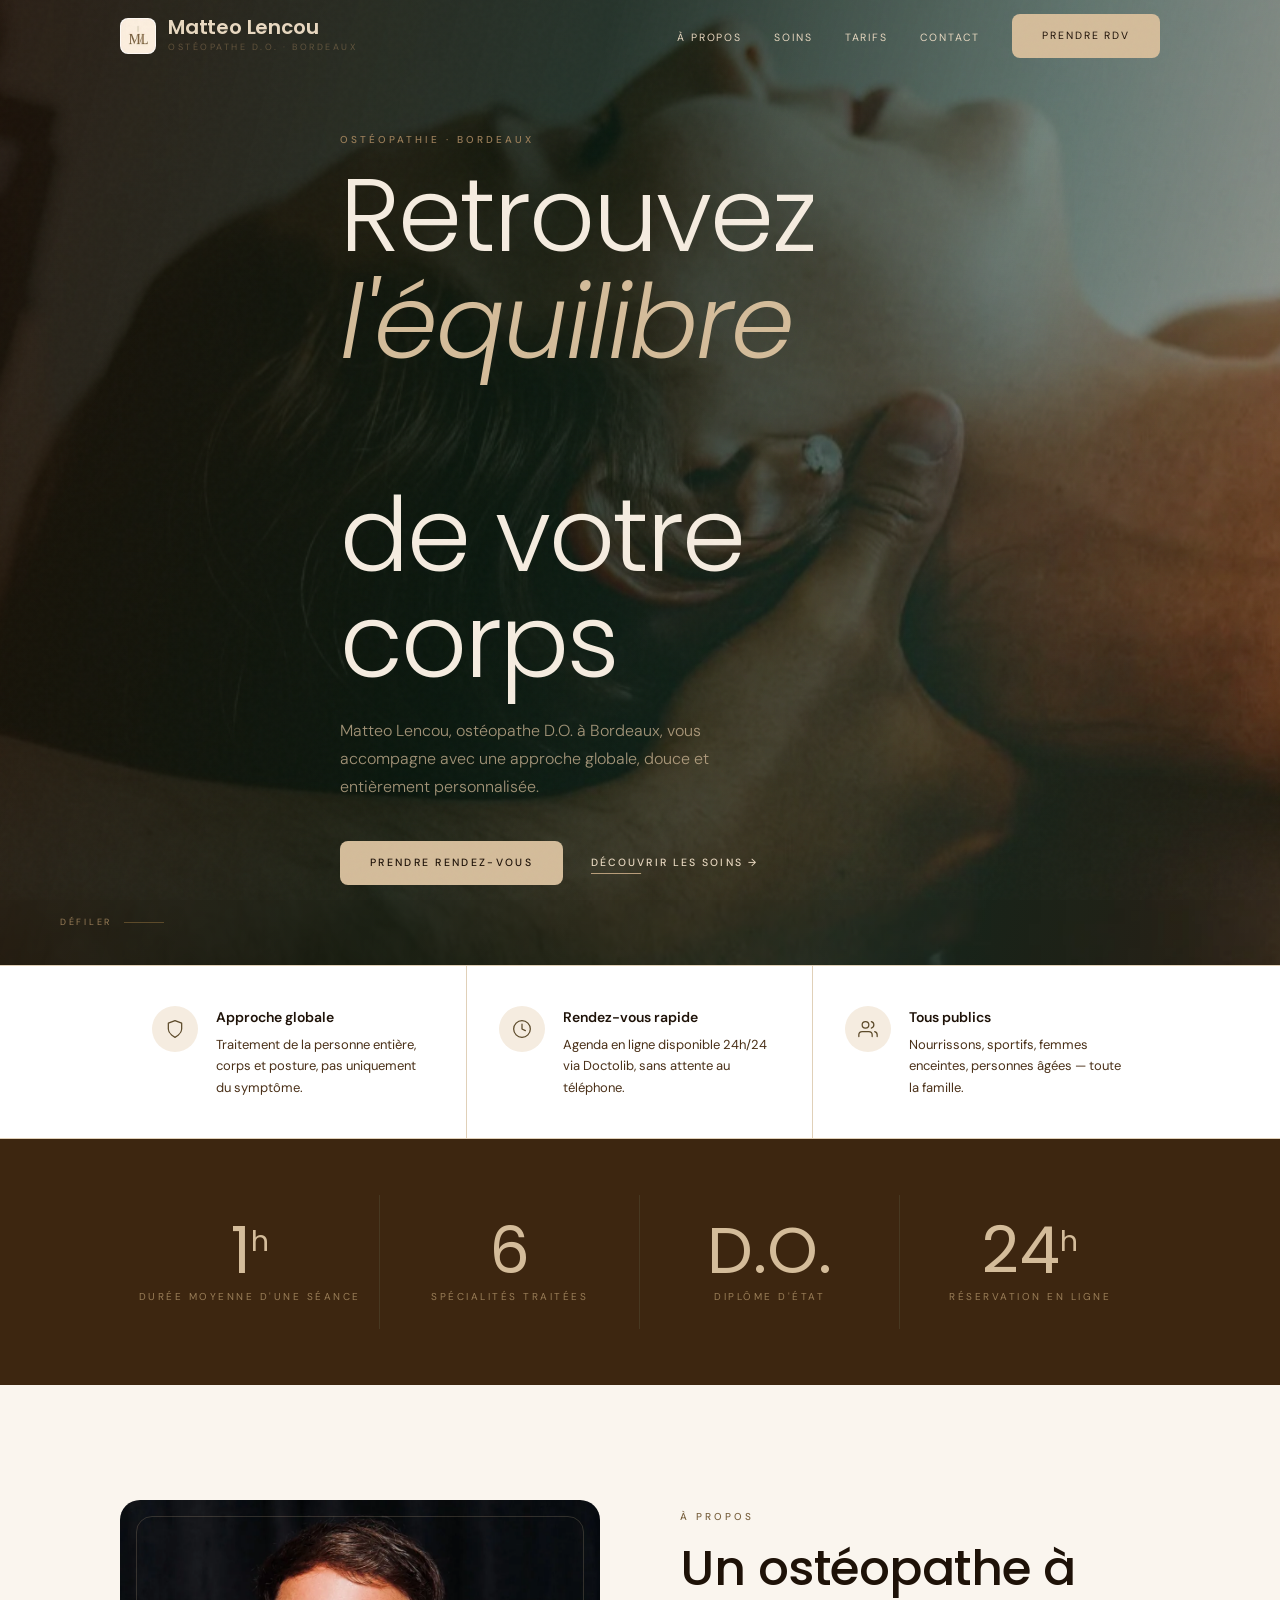
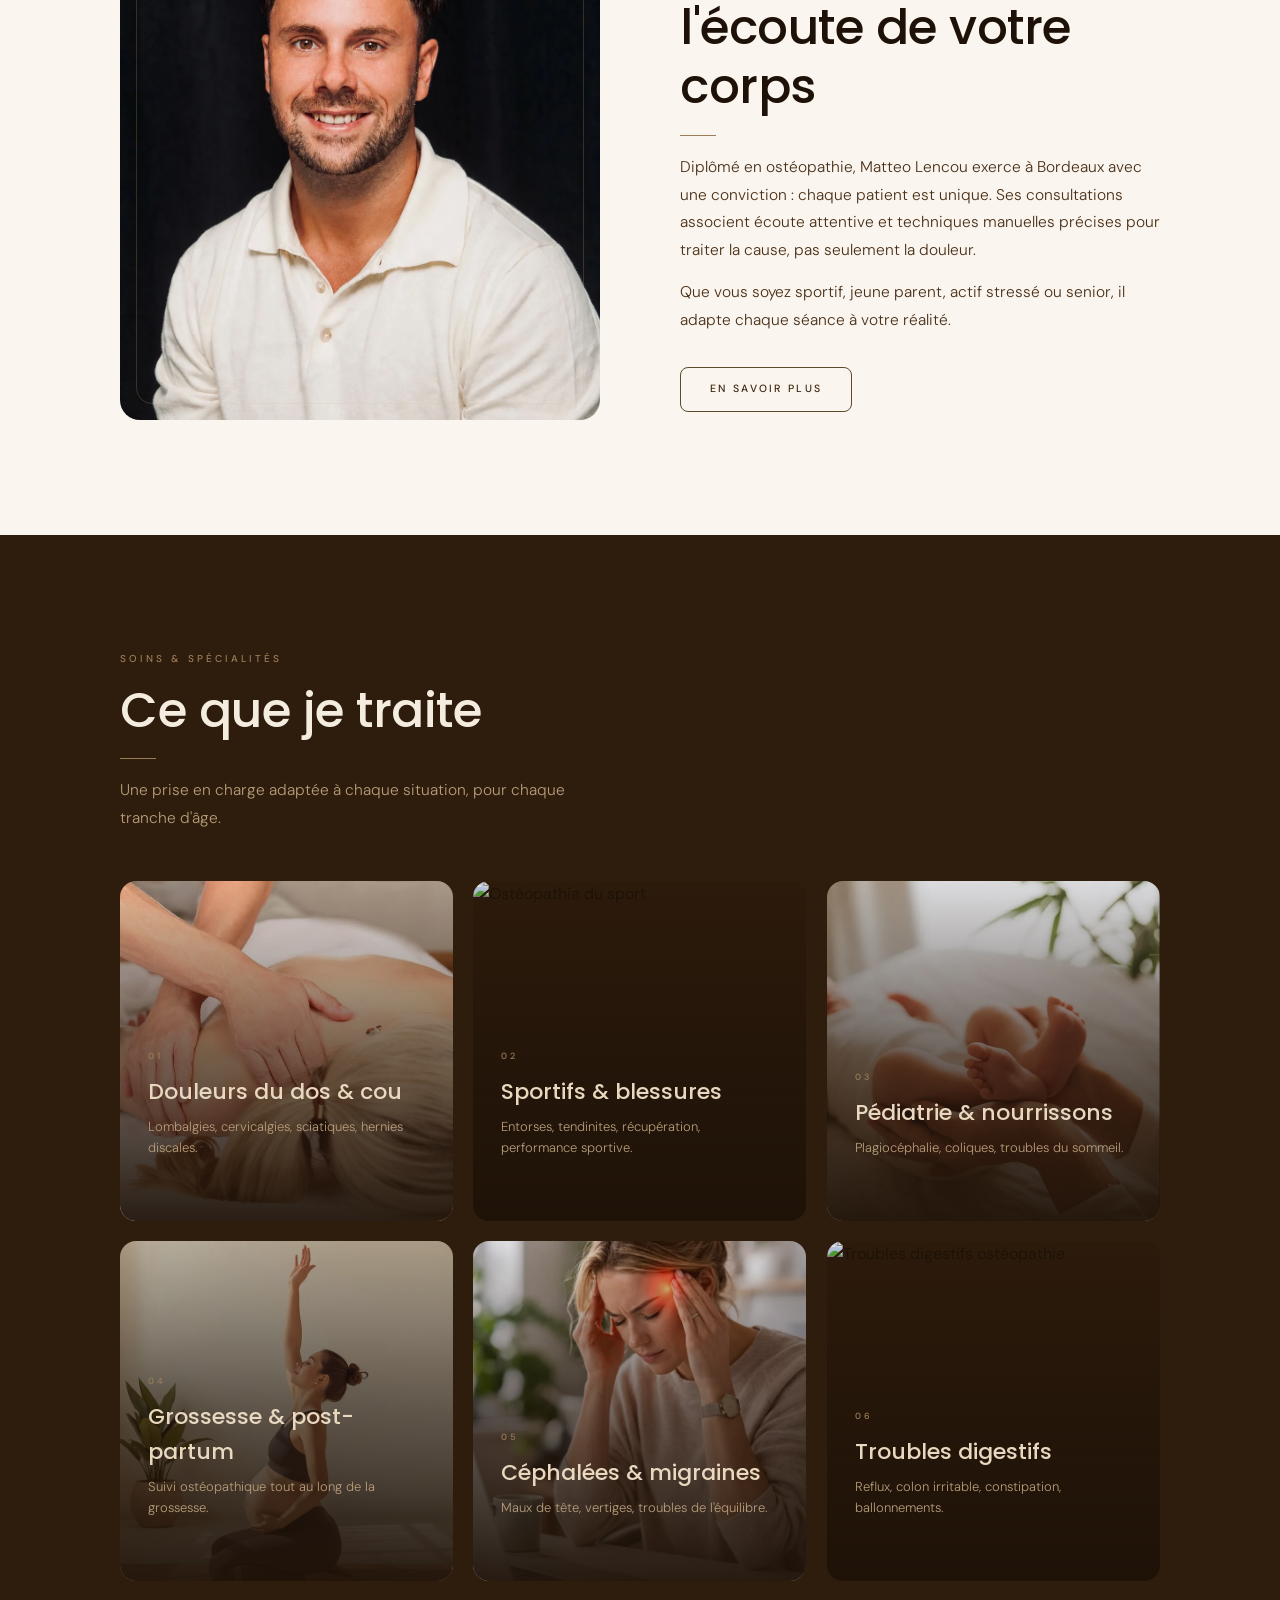
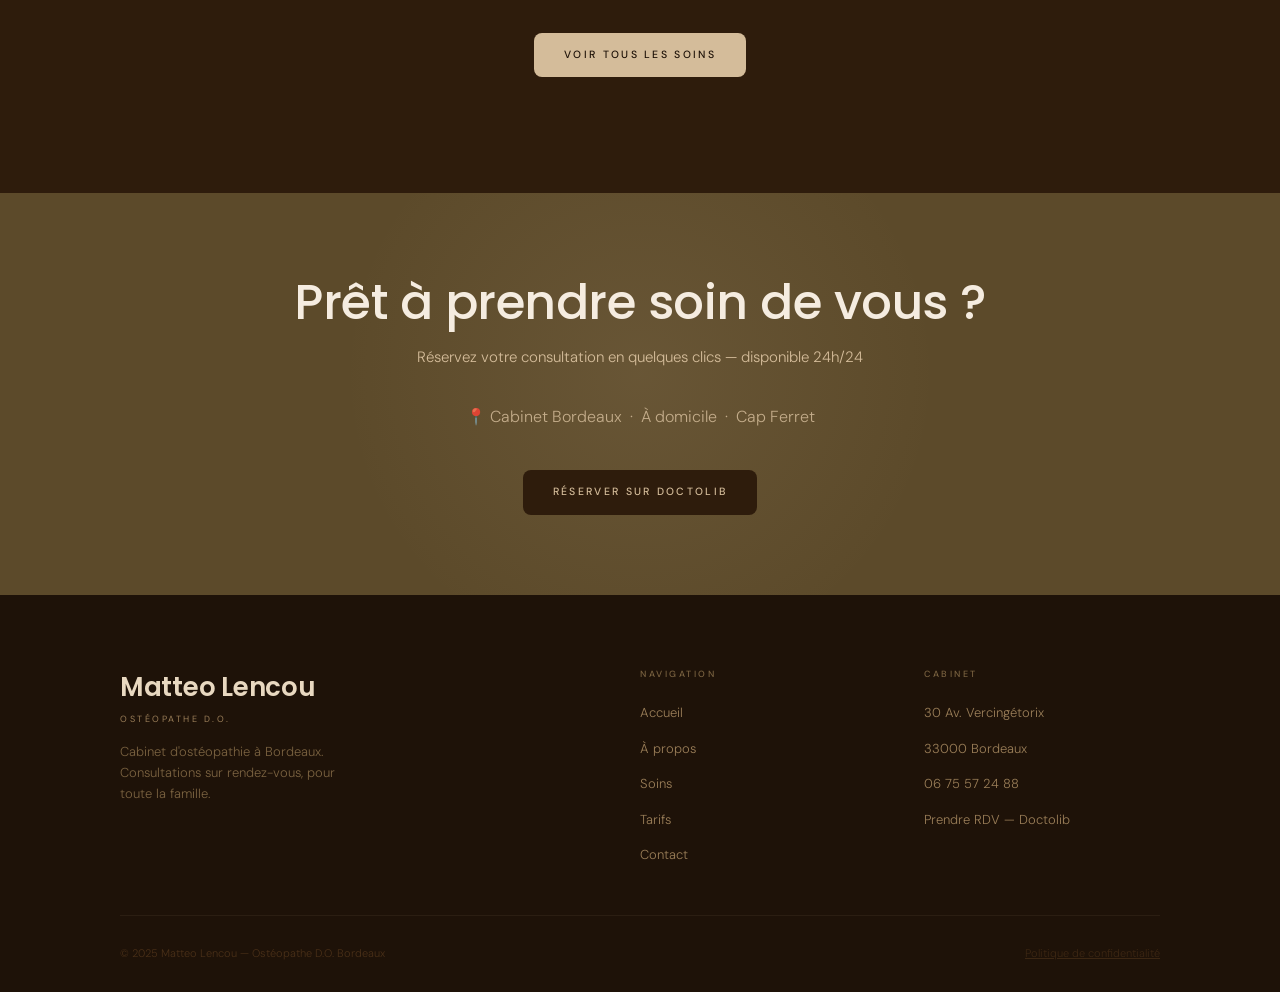
==== commit 6f0eb5db: "Ajout page politique de confidentialité RGPD + lien dans le footer - Nouvelle page politique-confide" ====
--- a/index.html
+++ b/index.html
@@ -410,7 +410,7 @@
     </div>
     <div class="footer-bottom">
       <p>© 2025 Matteo Lencou — Ostéopathe D.O. Bordeaux</p>
-      <p>Site réalisé avec soin</p>
+      <p><a href="politique-confidentialite.html" style="color:inherit;text-decoration:underline;opacity:.7">Politique de confidentialité</a></p>
     </div>
   </div>
 </footer>
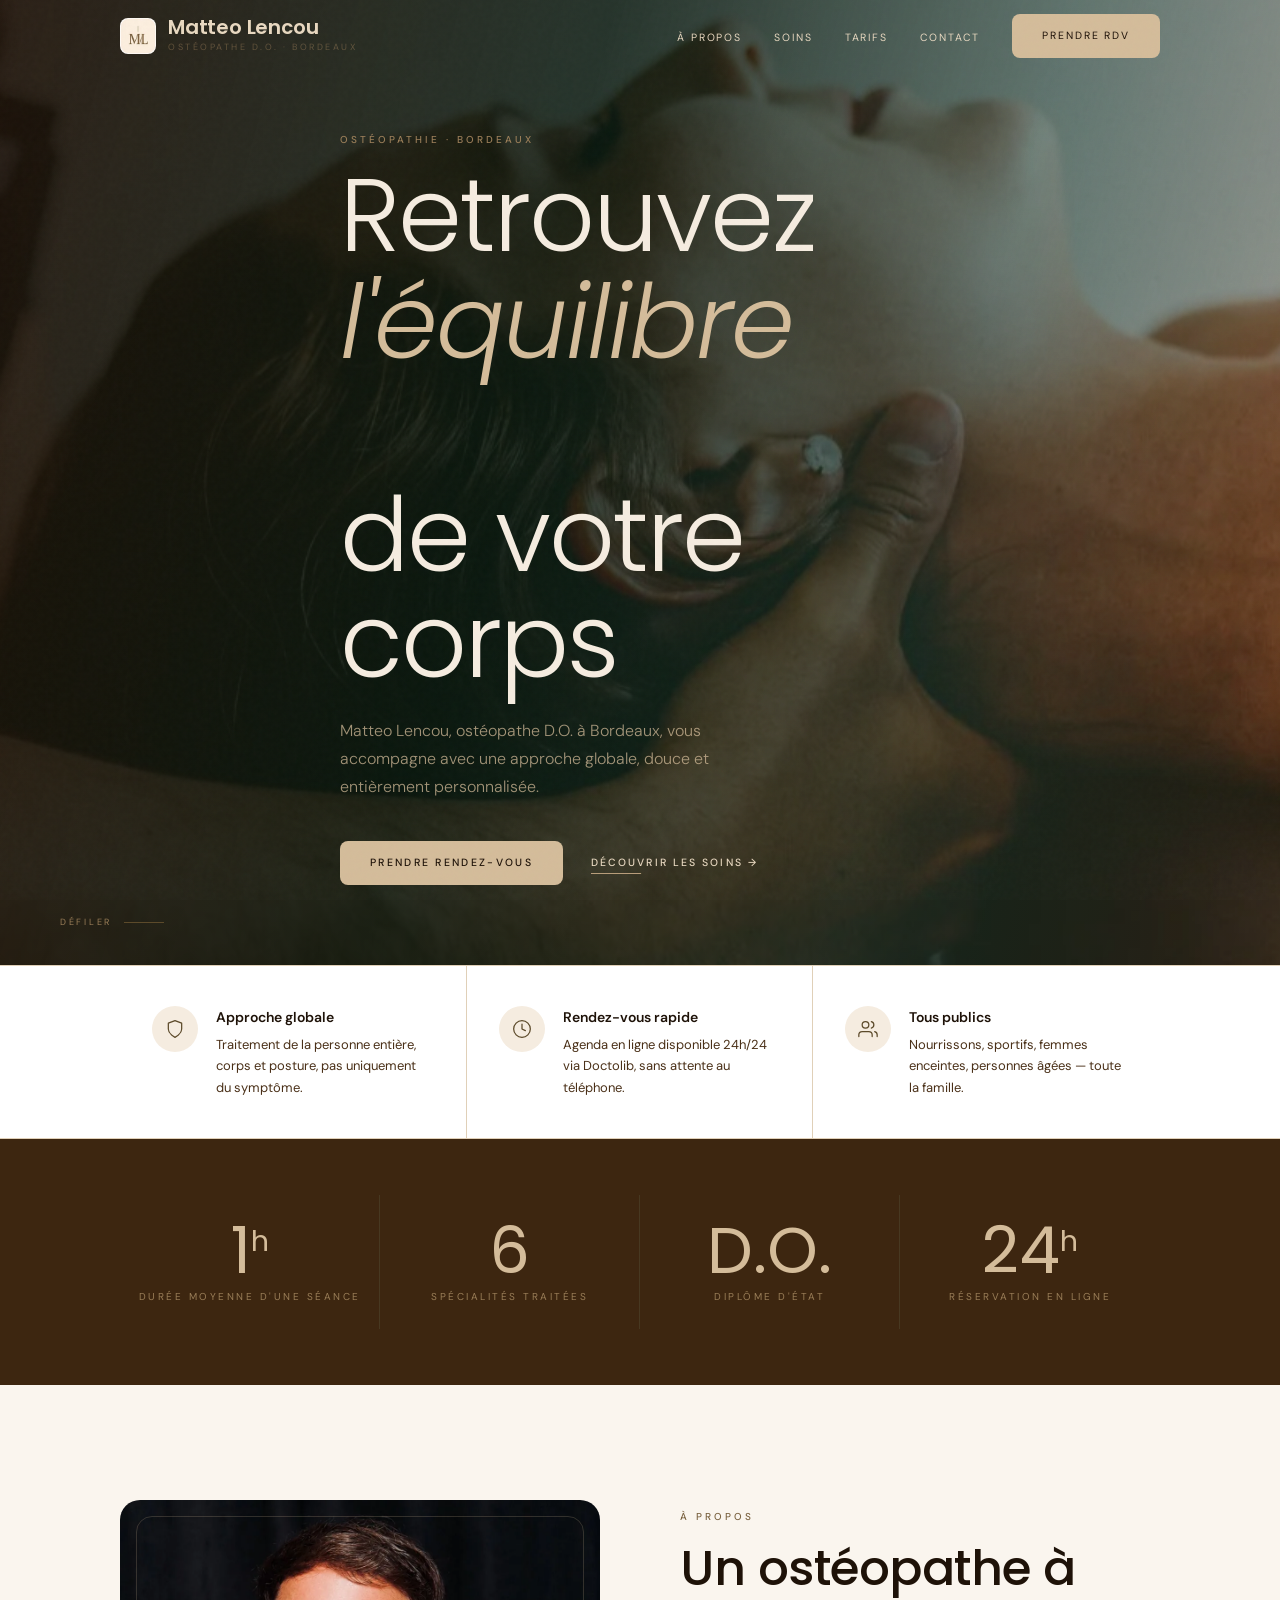
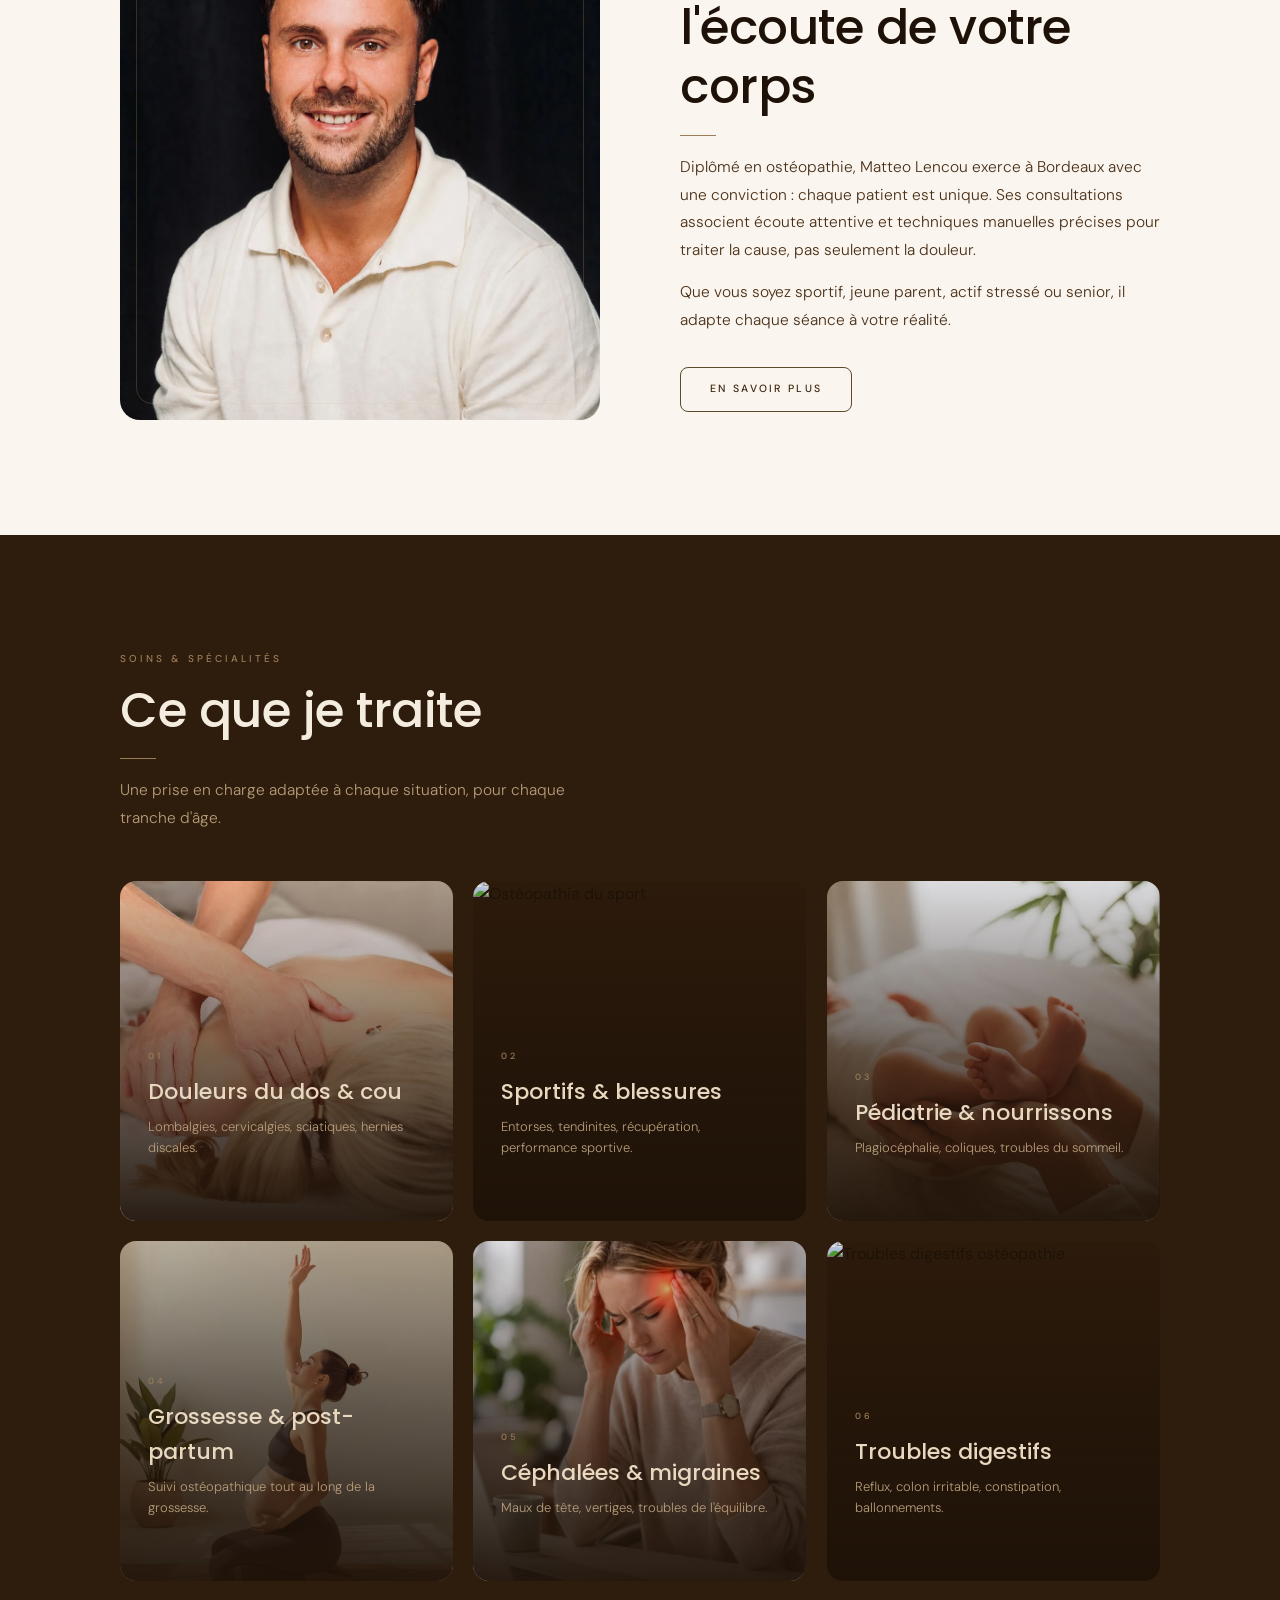
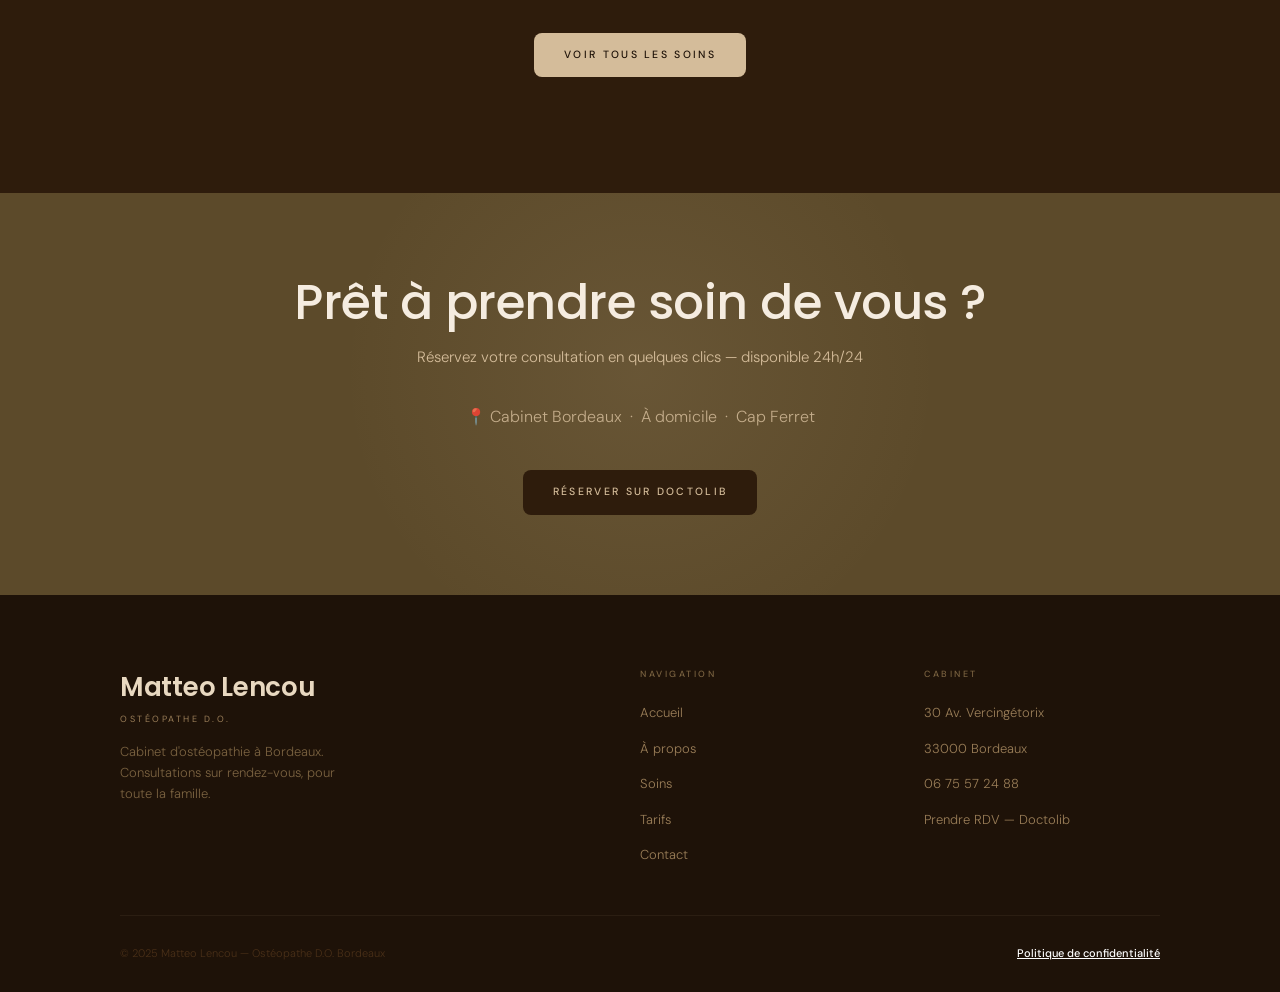
==== commit 1fdcc274: "Footer : lien politique de confidentialité en blanc et gras pour meilleure lisibilité Co-Authored-By" ====
--- a/index.html
+++ b/index.html
@@ -410,7 +410,7 @@
     </div>
     <div class="footer-bottom">
       <p>© 2025 Matteo Lencou — Ostéopathe D.O. Bordeaux</p>
-      <p><a href="politique-confidentialite.html" style="color:inherit;text-decoration:underline;opacity:.7">Politique de confidentialité</a></p>
+      <p><a href="politique-confidentialite.html" style="color:#fff;text-decoration:underline;opacity:1;font-weight:500">Politique de confidentialité</a></p>
     </div>
   </div>
 </footer>
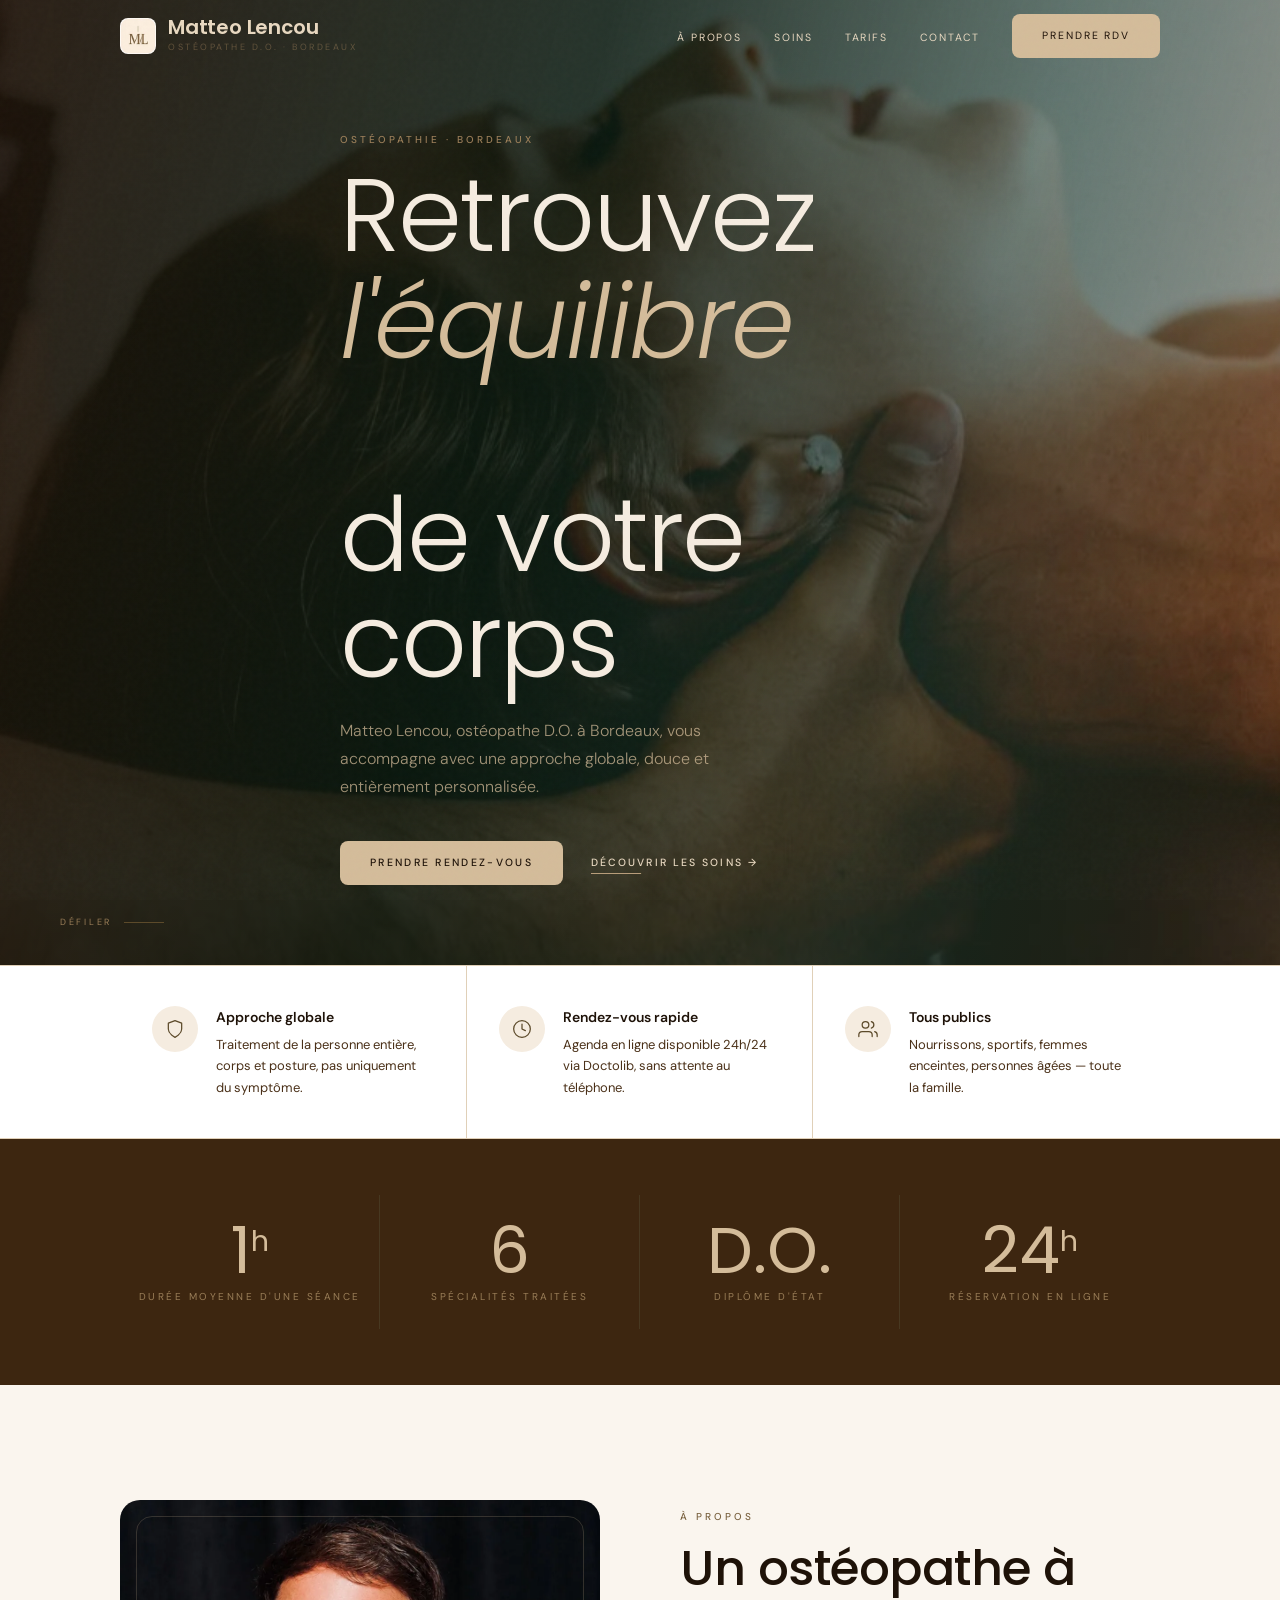
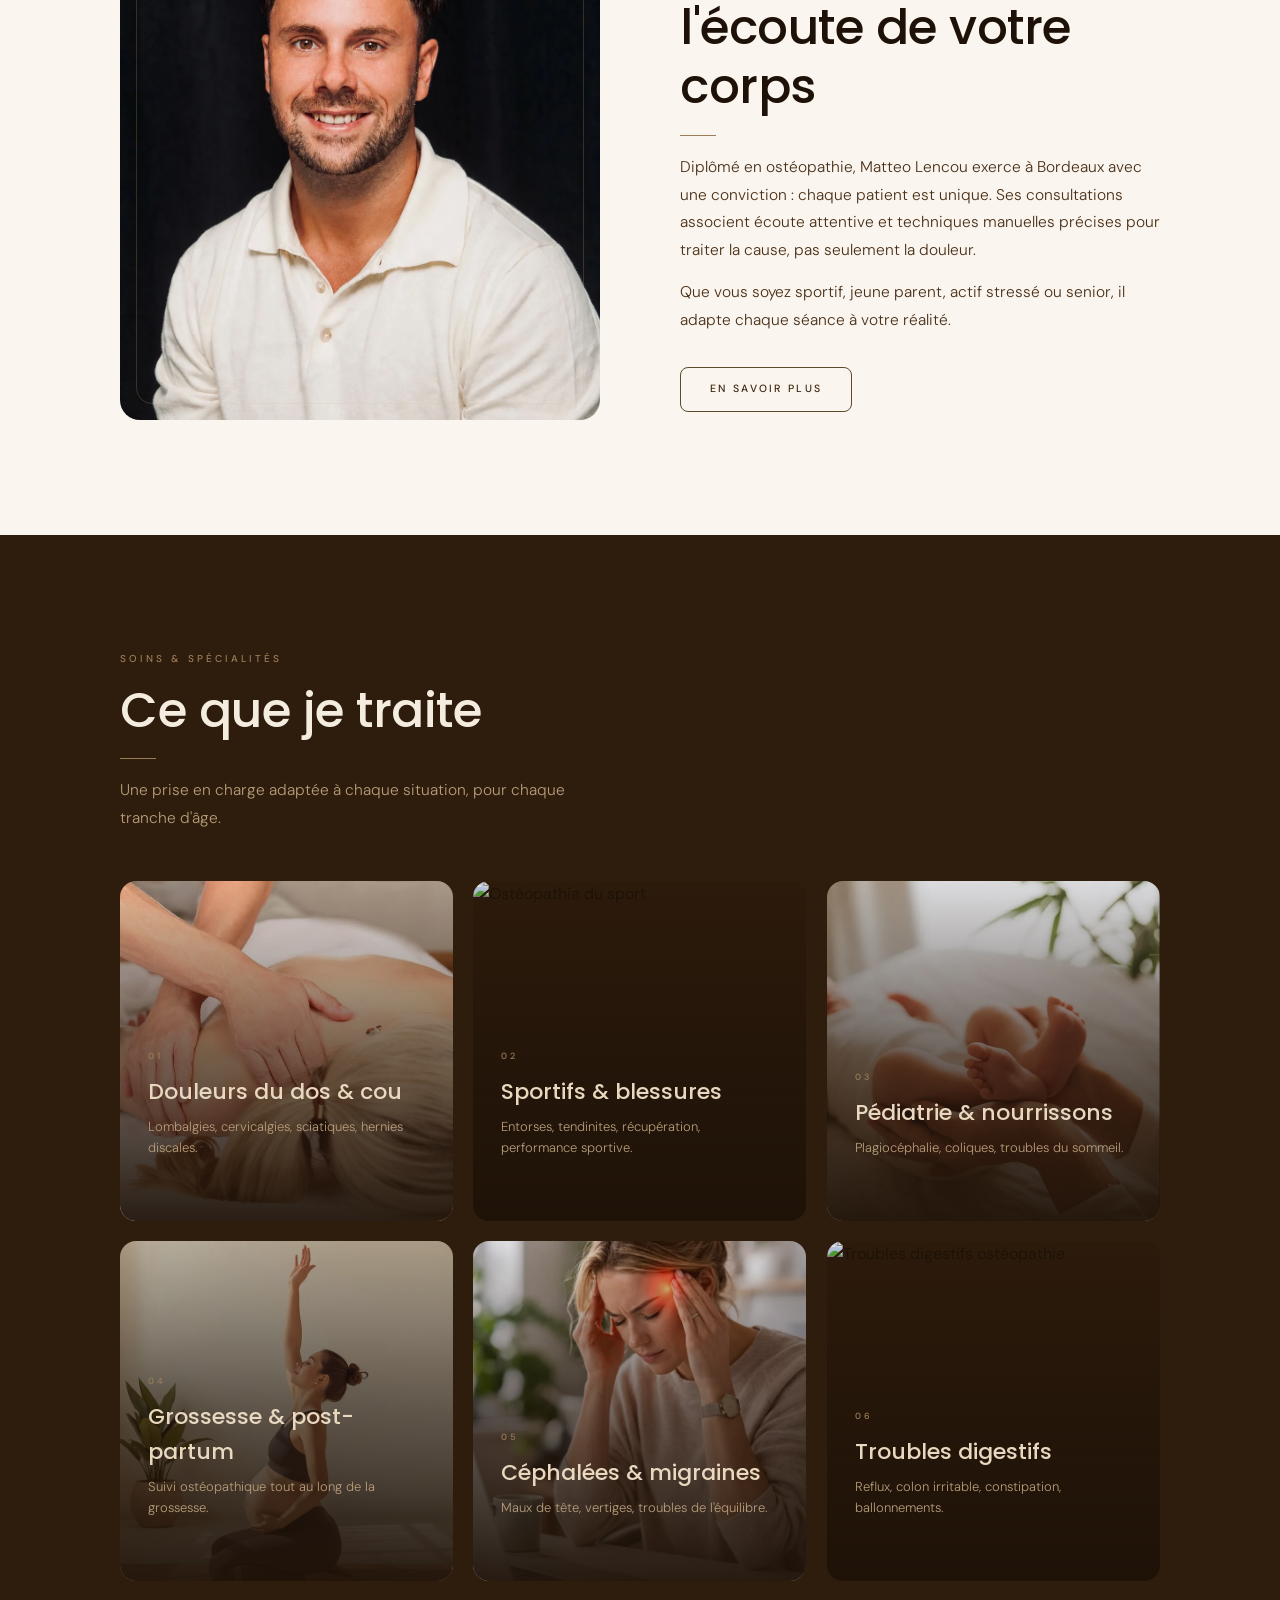
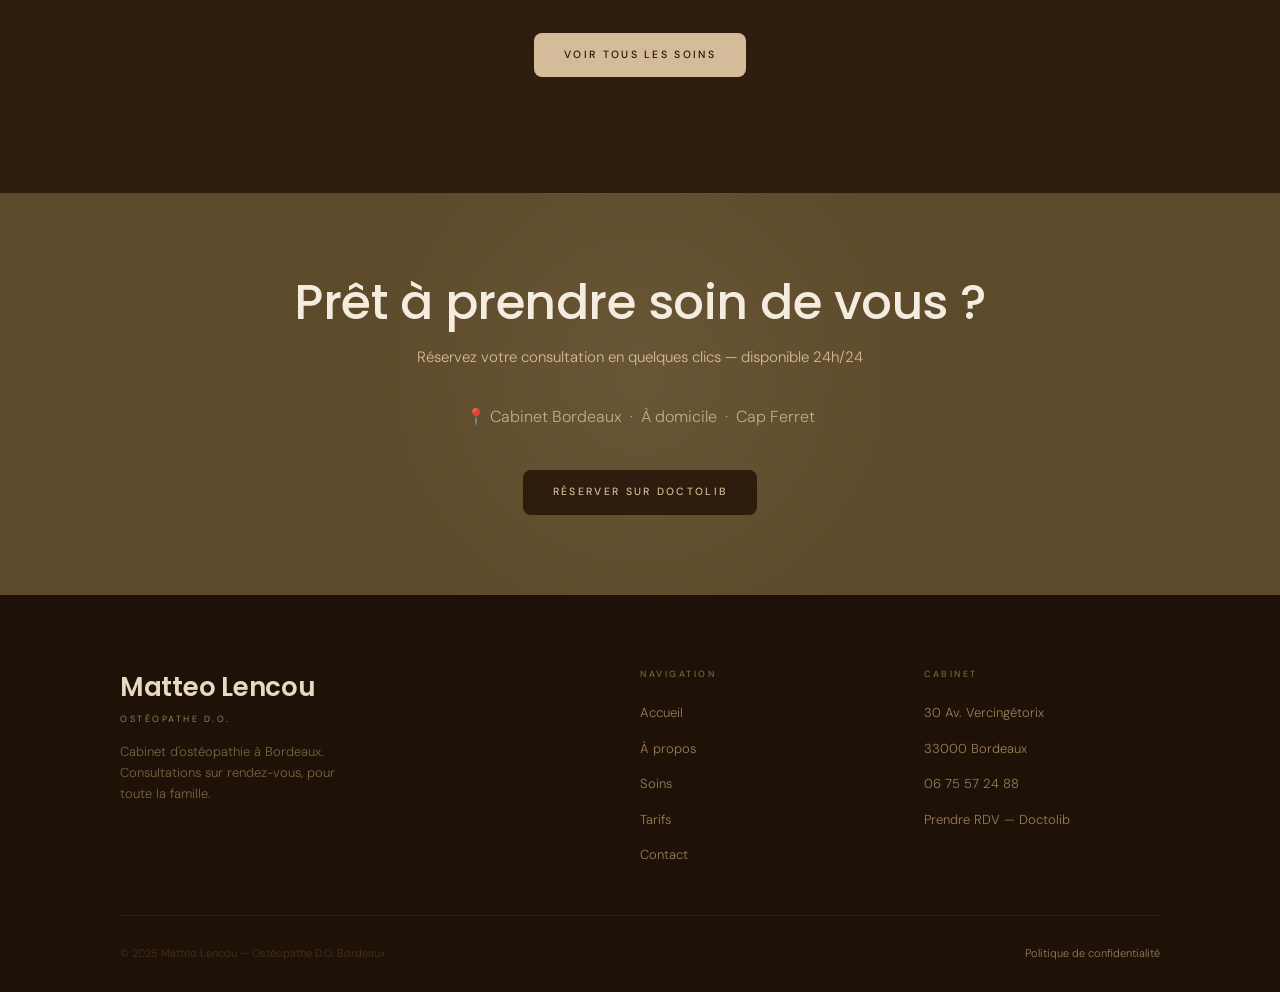
==== commit 2837ca61: "Footer : couleur lien politique de confidentialité alignée sur les liens nav du footer Co-Authored-B" ====
--- a/index.html
+++ b/index.html
@@ -410,7 +410,7 @@
     </div>
     <div class="footer-bottom">
       <p>© 2025 Matteo Lencou — Ostéopathe D.O. Bordeaux</p>
-      <p><a href="politique-confidentialite.html" style="color:#fff;text-decoration:underline;opacity:1;font-weight:500">Politique de confidentialité</a></p>
+      <p><a href="politique-confidentialite.html" style="color:var(--g400);text-decoration:none;font-size:11px;font-family:var(--font-b);font-weight:300">Politique de confidentialité</a></p>
     </div>
   </div>
 </footer>
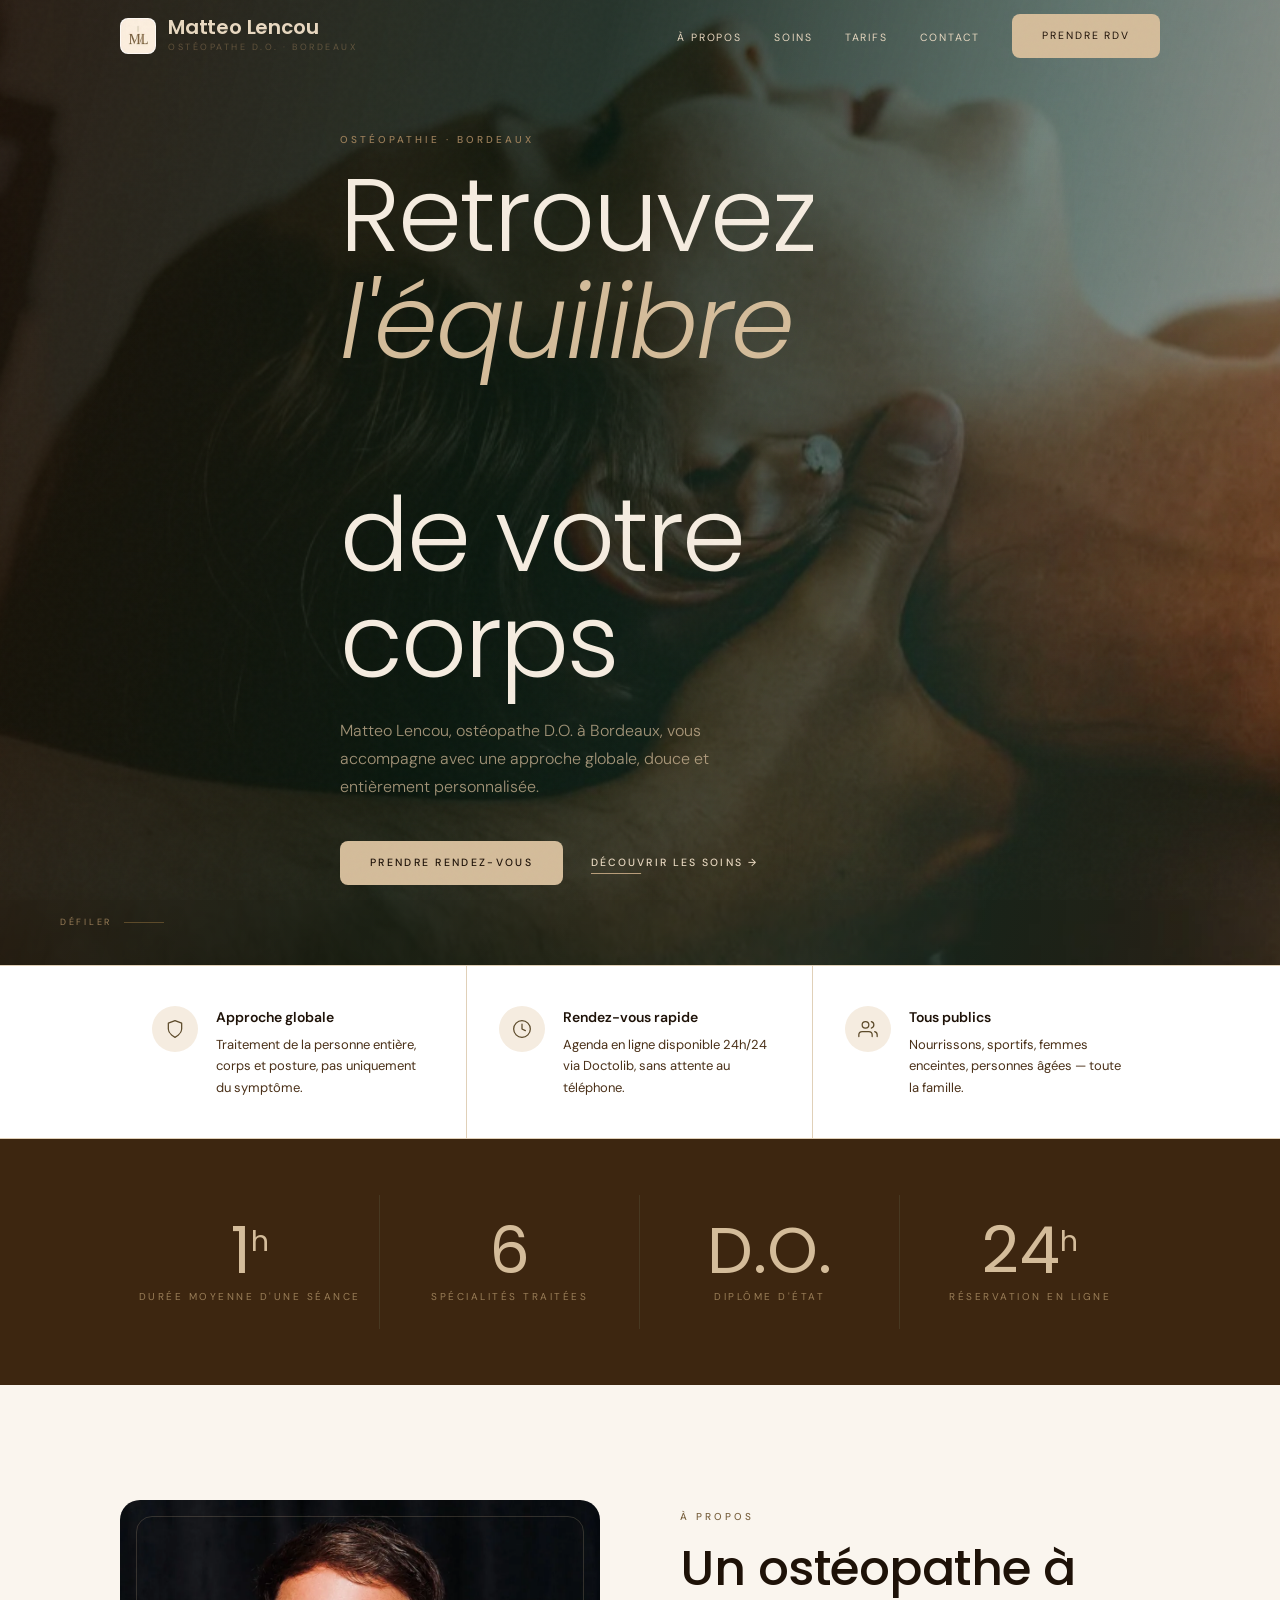
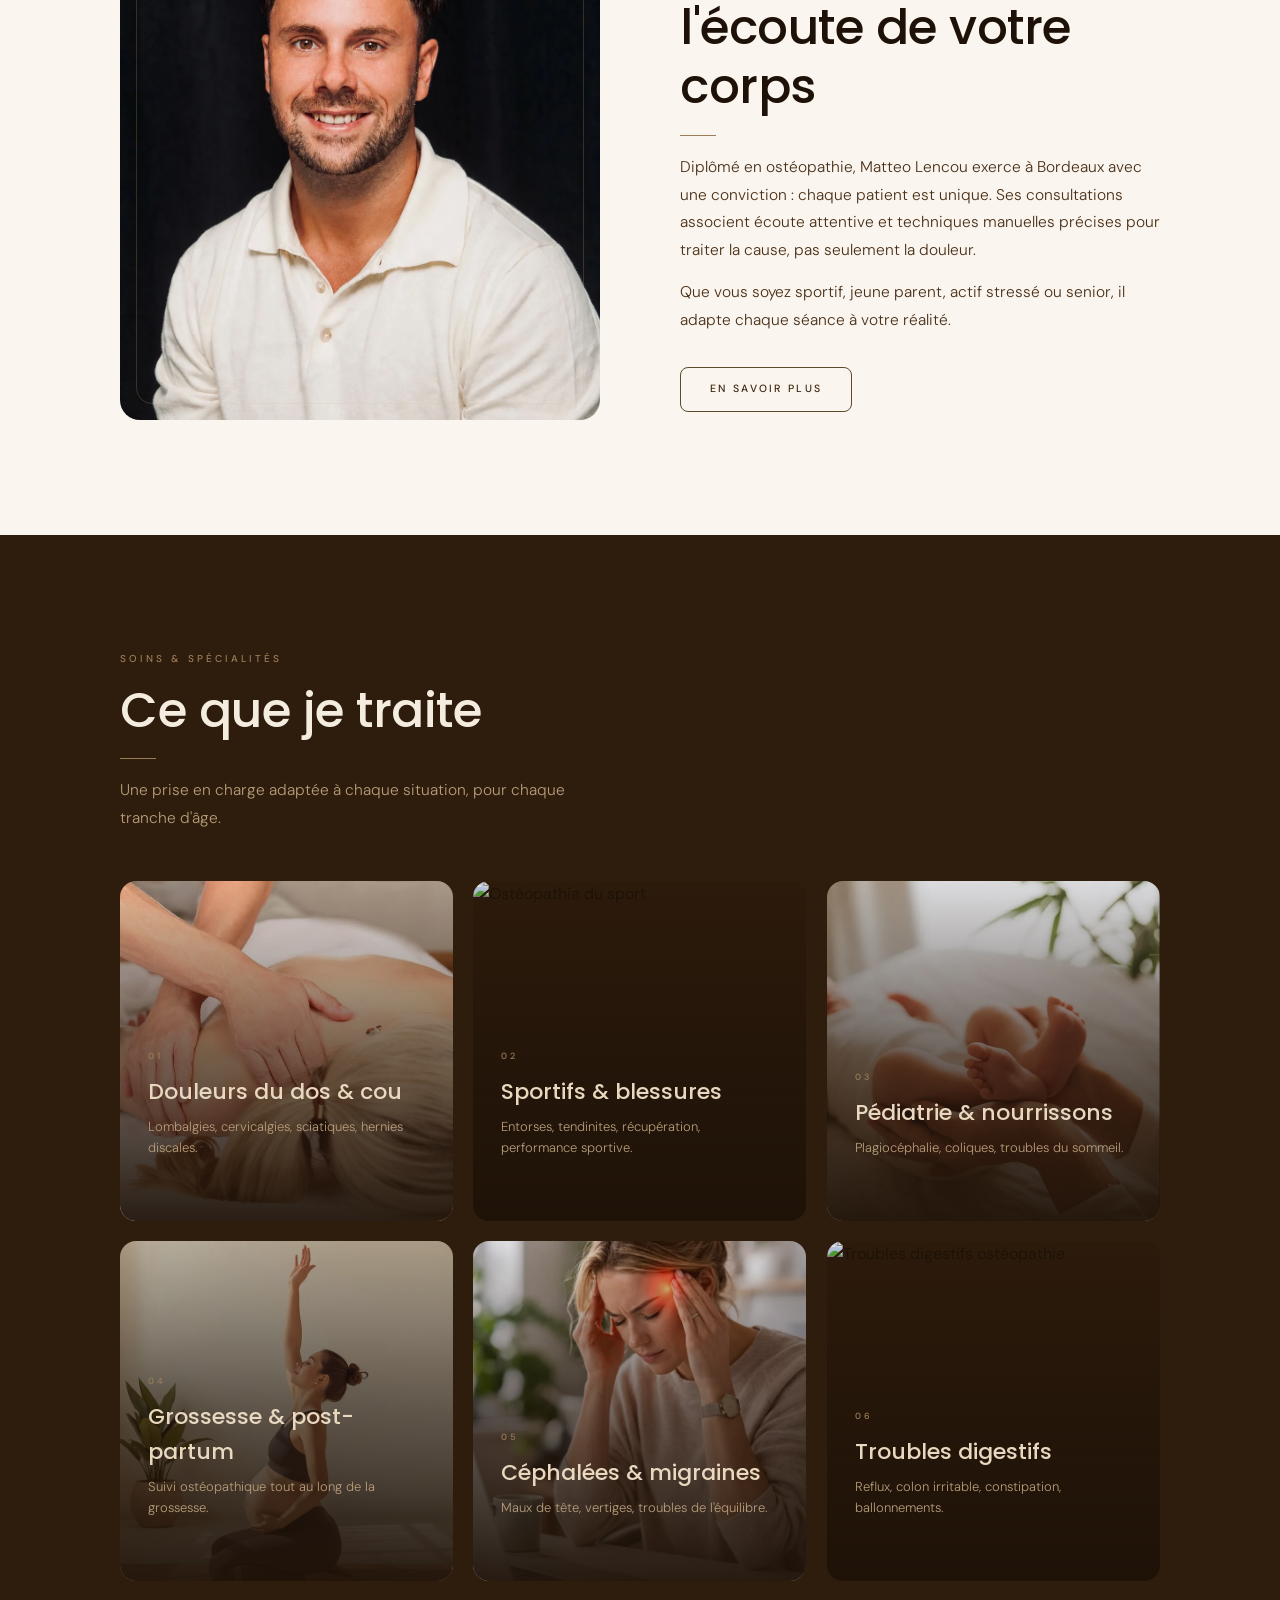
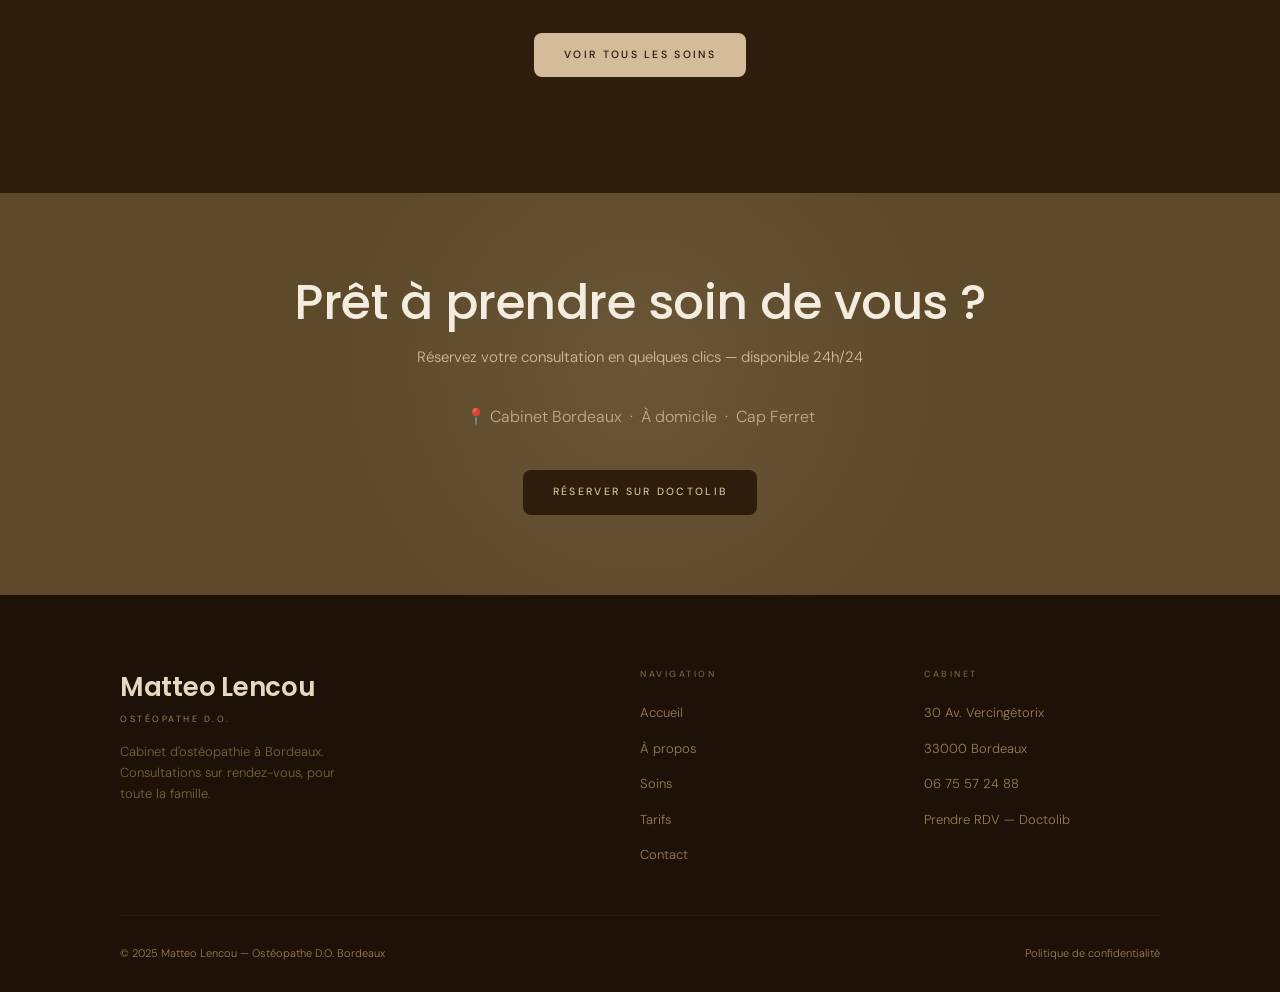
==== commit 39e914ba: "Footer copyright : style inline pour forcer la couleur g400 sur les 6 pages Co-Authored-By: Claude S" ====
--- a/index.html
+++ b/index.html
@@ -409,7 +409,7 @@
       </div>
     </div>
     <div class="footer-bottom">
-      <p>© 2025 Matteo Lencou — Ostéopathe D.O. Bordeaux</p>
+      <p style="color:var(--g400);font-weight:300">© 2025 Matteo Lencou — Ostéopathe D.O. Bordeaux</p>
       <p><a href="politique-confidentialite.html" style="color:var(--g400);text-decoration:none;font-size:11px;font-family:var(--font-b);font-weight:300">Politique de confidentialité</a></p>
     </div>
   </div>
--- a/css/main.css
+++ b/css/main.css
@@ -927,7 +927,7 @@
   justify-content: space-between;
   align-items: center;
 }
-.footer-bottom p { font-size: 11px; color: var(--g700); font-family: var(--font-b); }
+.footer-bottom p { font-size: 11px; color: var(--g400); font-family: var(--font-b); font-weight: 300; }
 
 /* ─── Reveal animations ─── */
 .reveal {
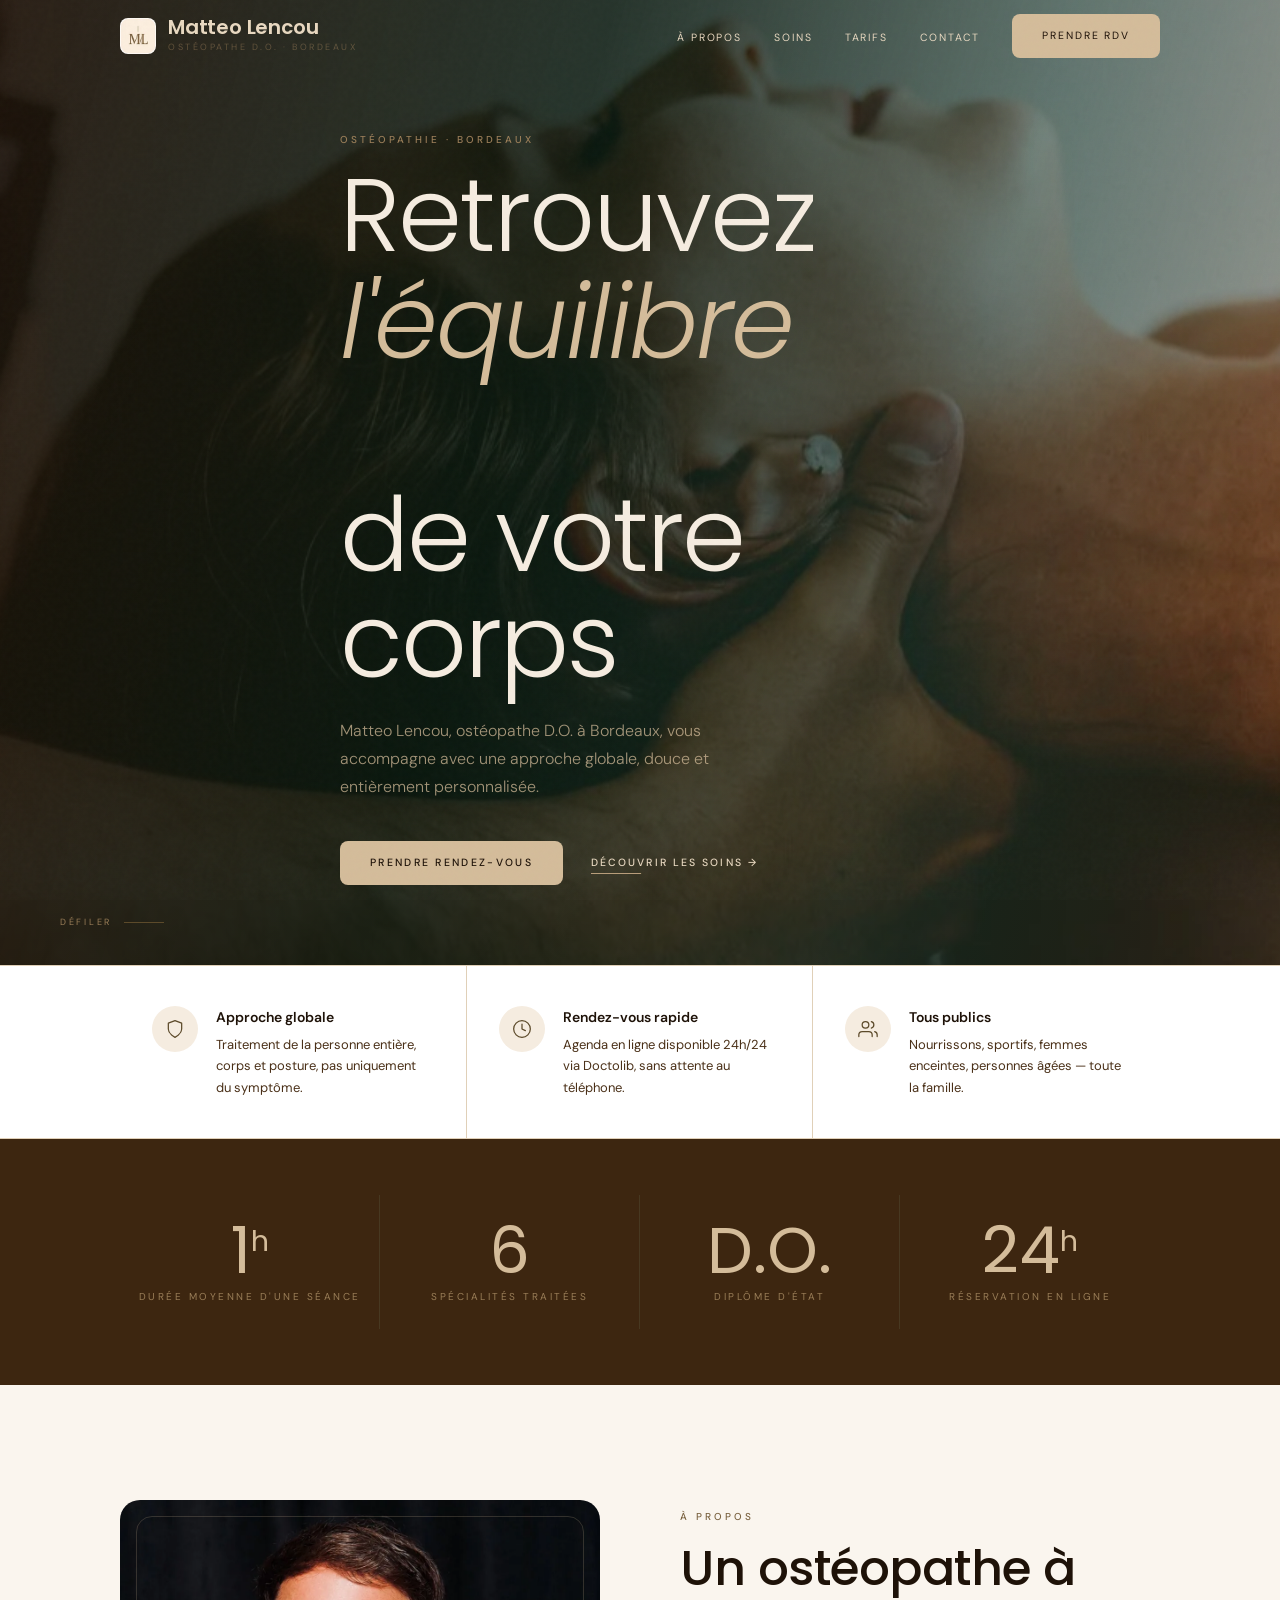
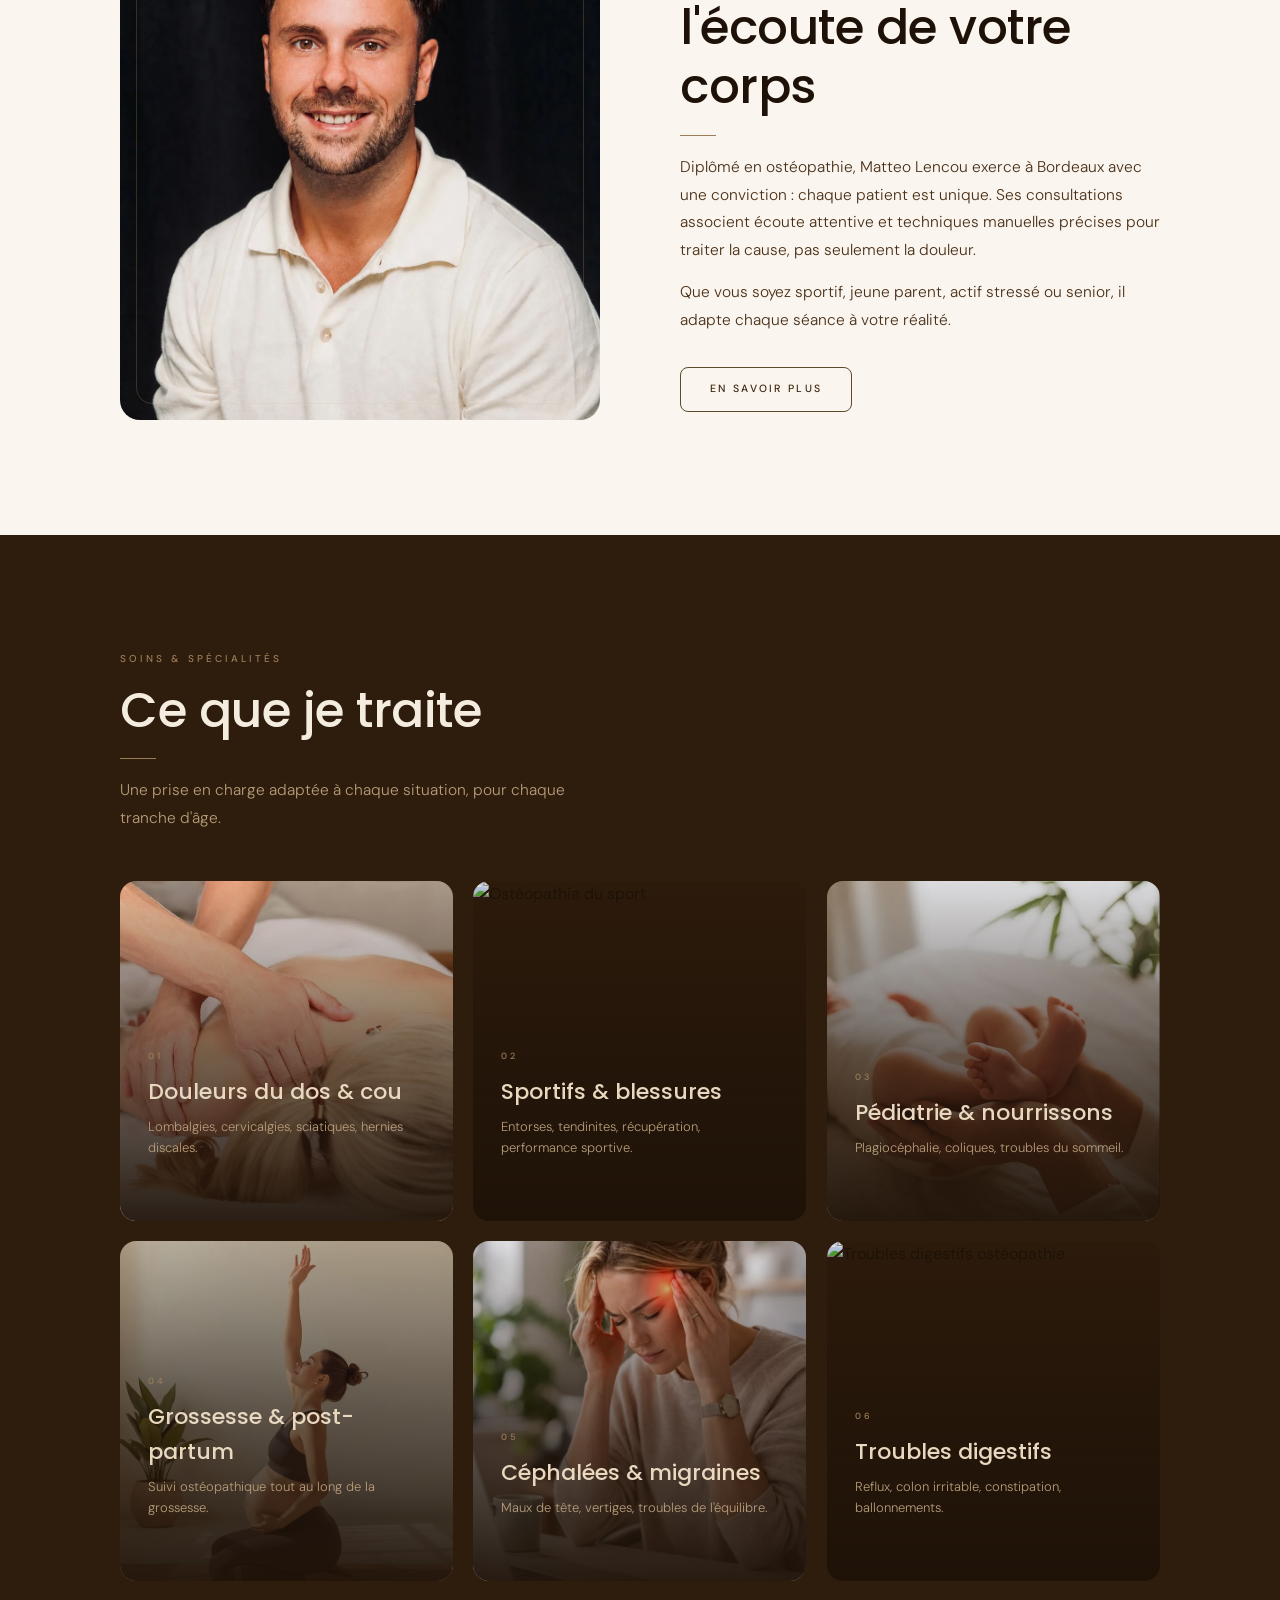
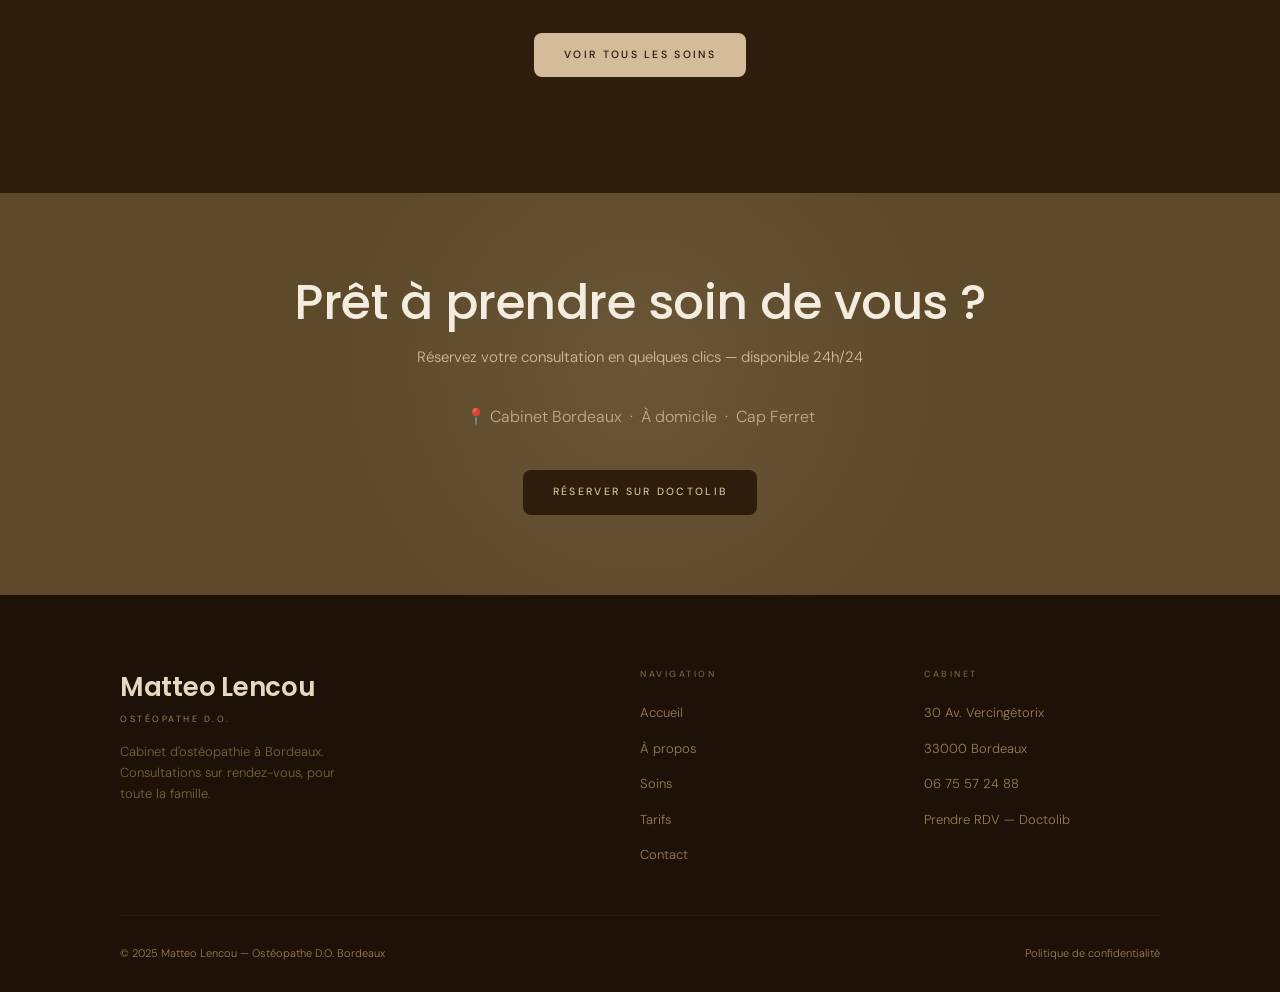
==== commit 3ecbe953: "Cache-bust CSS v2 pour forcer rechargement sur GitHub Pages Co-Authored-By: Claude Sonnet 4.6 <norep" ====
--- a/index.html
+++ b/index.html
@@ -78,7 +78,7 @@
   <link rel="preconnect" href="https://fonts.gstatic.com" crossorigin>
   <link rel="preload" as="style" href="https://fonts.googleapis.com/css2?family=Poppins:wght@300;400;500;600;700&family=DM+Sans:wght@300;400;500;600&display=swap" onload="this.onload=null;this.rel='stylesheet'">
   <noscript><link rel="stylesheet" href="https://fonts.googleapis.com/css2?family=Poppins:wght@300;400;500;600;700&family=DM+Sans:wght@300;400;500;600&display=swap"></noscript>
-  <link rel="stylesheet" href="css/main.css">
+  <link rel="stylesheet" href="css/main.css?v=2">
   <style>
     /* ── About grid ── */
     .about-grid {
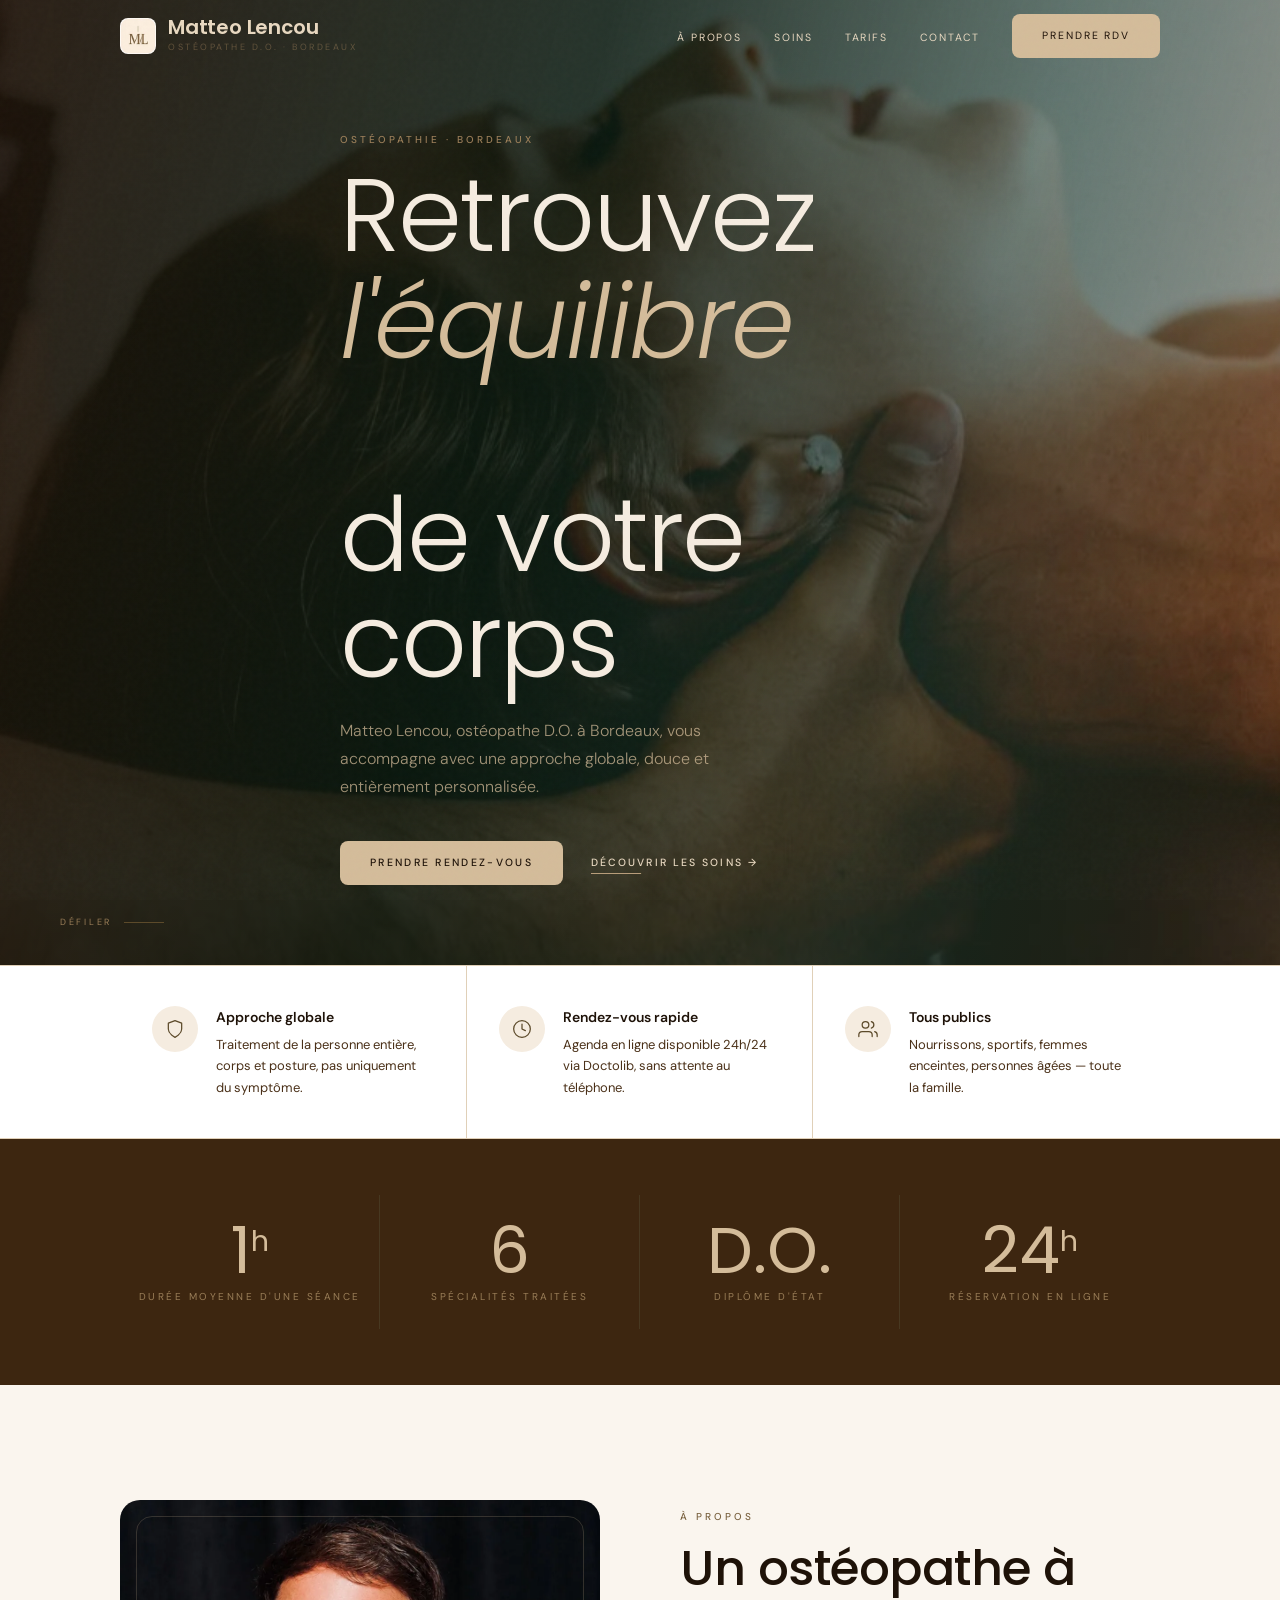
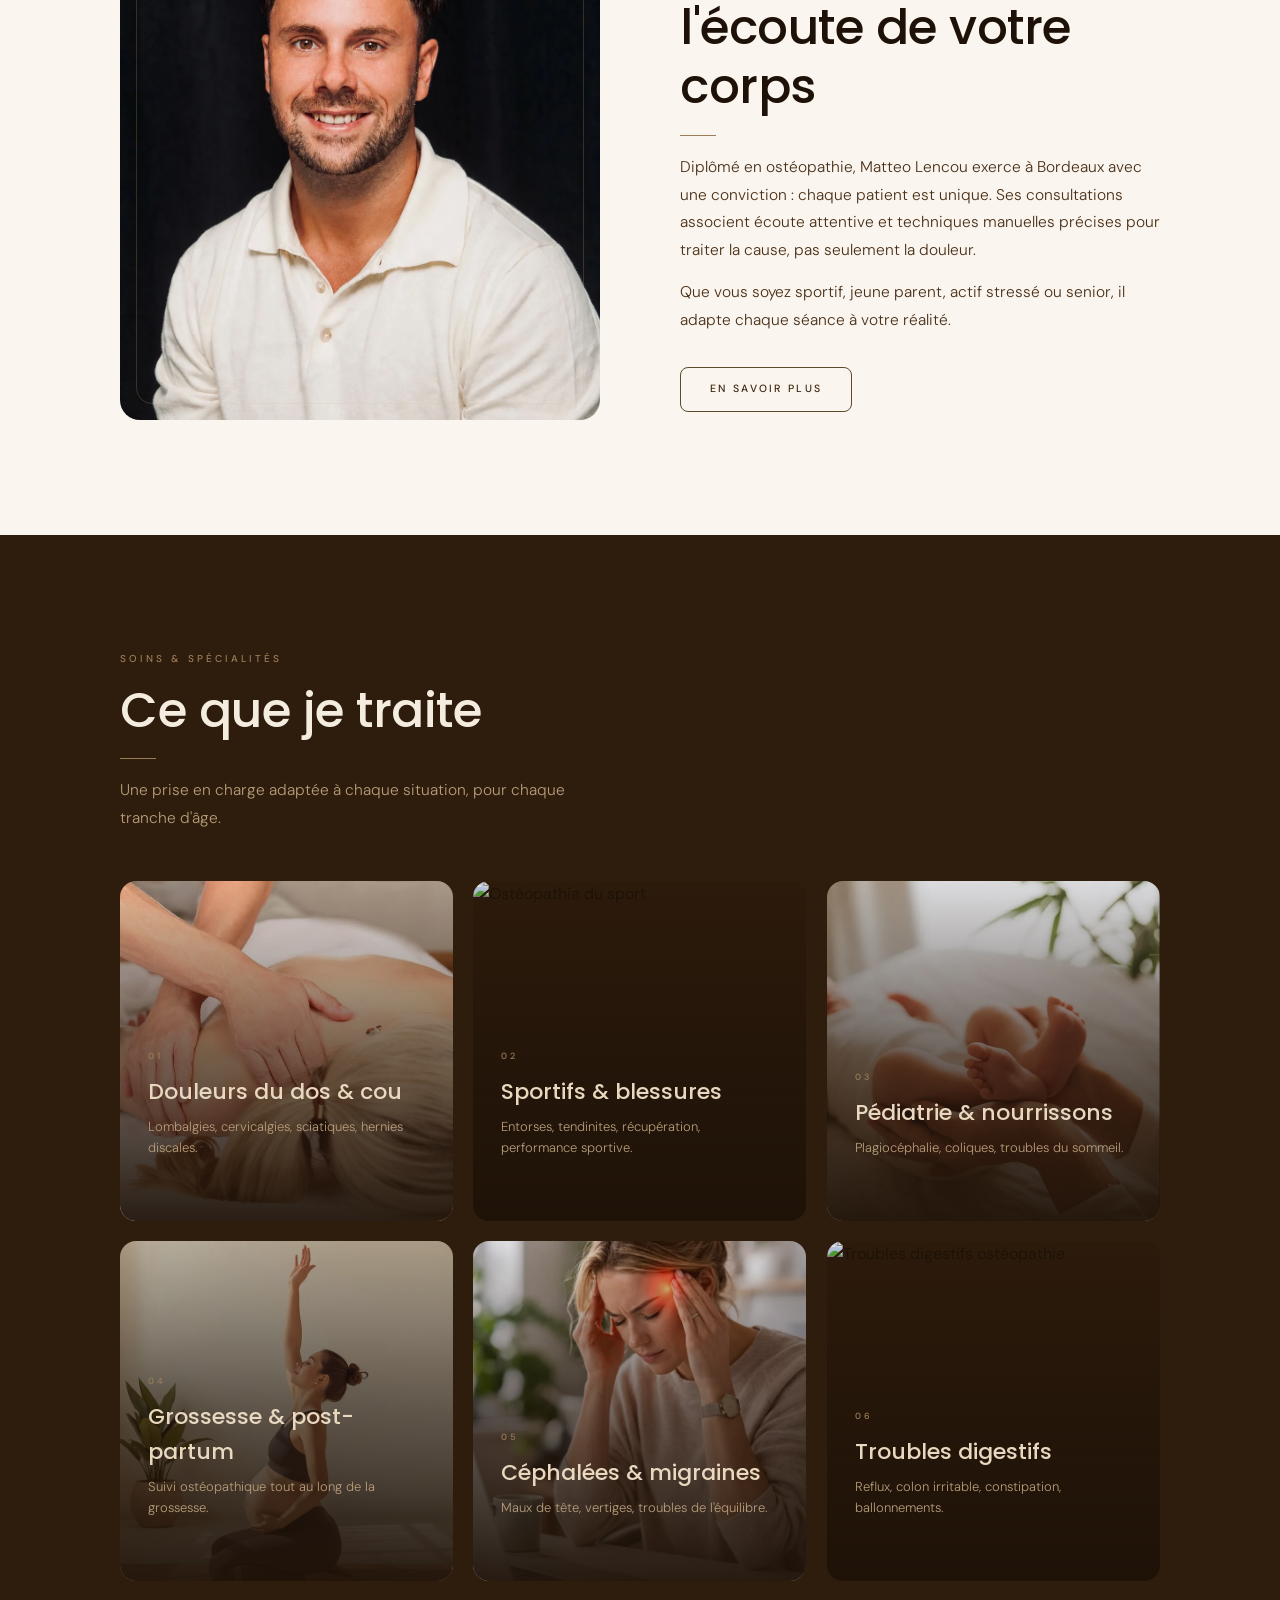
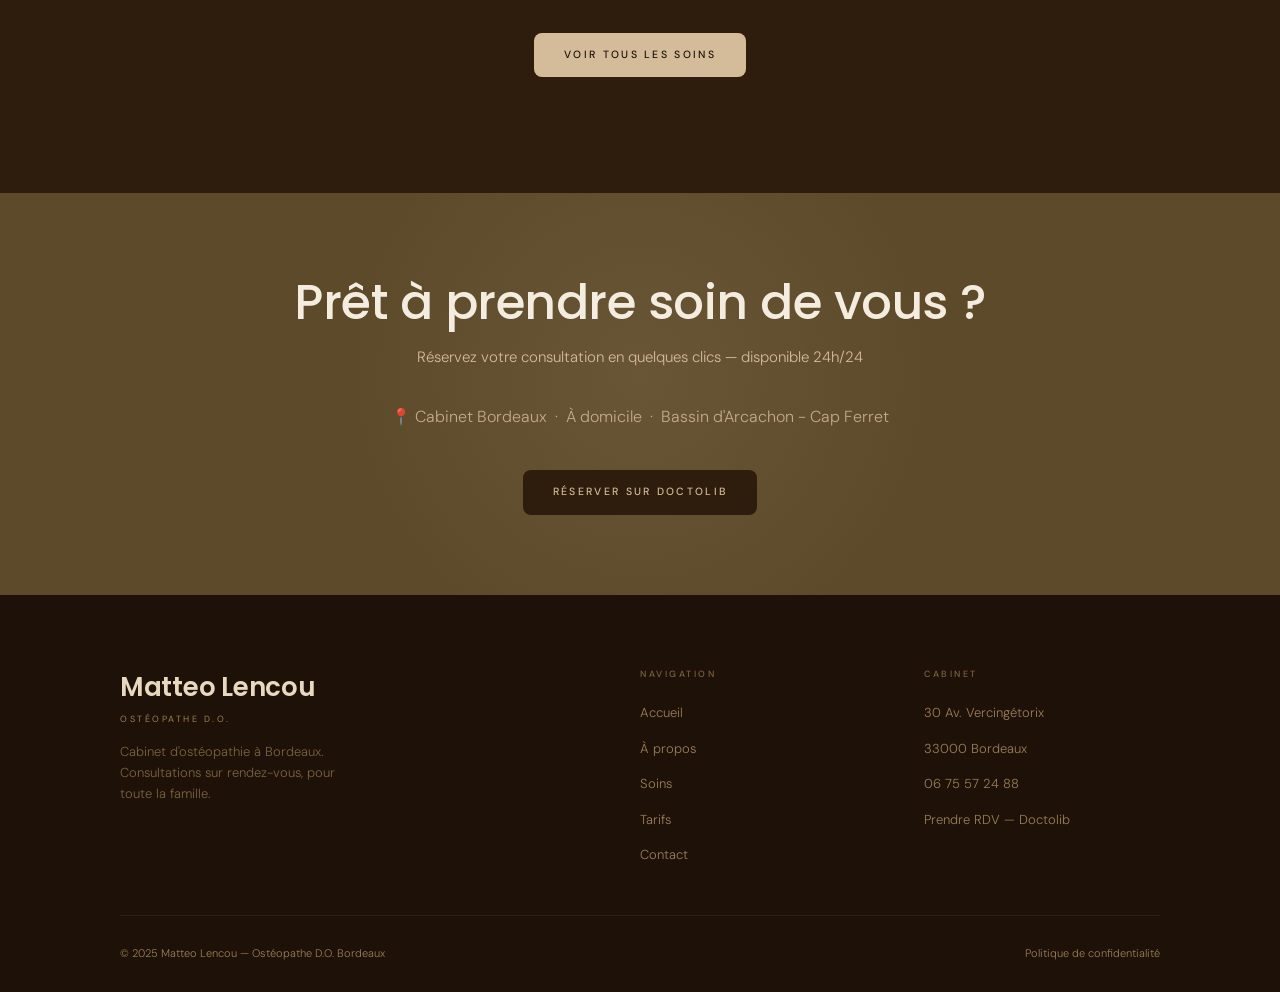
==== commit a3a91d4b: "Ajout Bassin d'Arcachon dans la ligne de localisation CTA des 5 pages Co-Authored-By: Claude Sonnet " ====
--- a/index.html
+++ b/index.html
@@ -372,7 +372,7 @@
   <div class="wrap">
     <h2 class="reveal">Prêt à prendre soin de vous ?</h2>
     <p class="reveal">Réservez votre consultation en quelques clics — disponible 24h/24</p>
-    <p class="reveal" style="font-size:16px;opacity:.85;margin-top:-6px">📍 Cabinet Bordeaux &nbsp;·&nbsp; À domicile &nbsp;·&nbsp; Cap Ferret</p>
+    <p class="reveal" style="font-size:16px;opacity:.85;margin-top:-6px">📍 Cabinet Bordeaux &nbsp;·&nbsp; À domicile &nbsp;·&nbsp; Bassin d'Arcachon - Cap Ferret</p>
     <a href="https://www.doctolib.fr/osteopathe/bordeaux/matteo-lencou/booking/places?specialityId=10&telehealth=false&profile_skipped=true&source=external_referral"
        class="btn btn-dark reveal" target="_blank" rel="noopener noreferrer">Réserver sur Doctolib</a>
   </div>
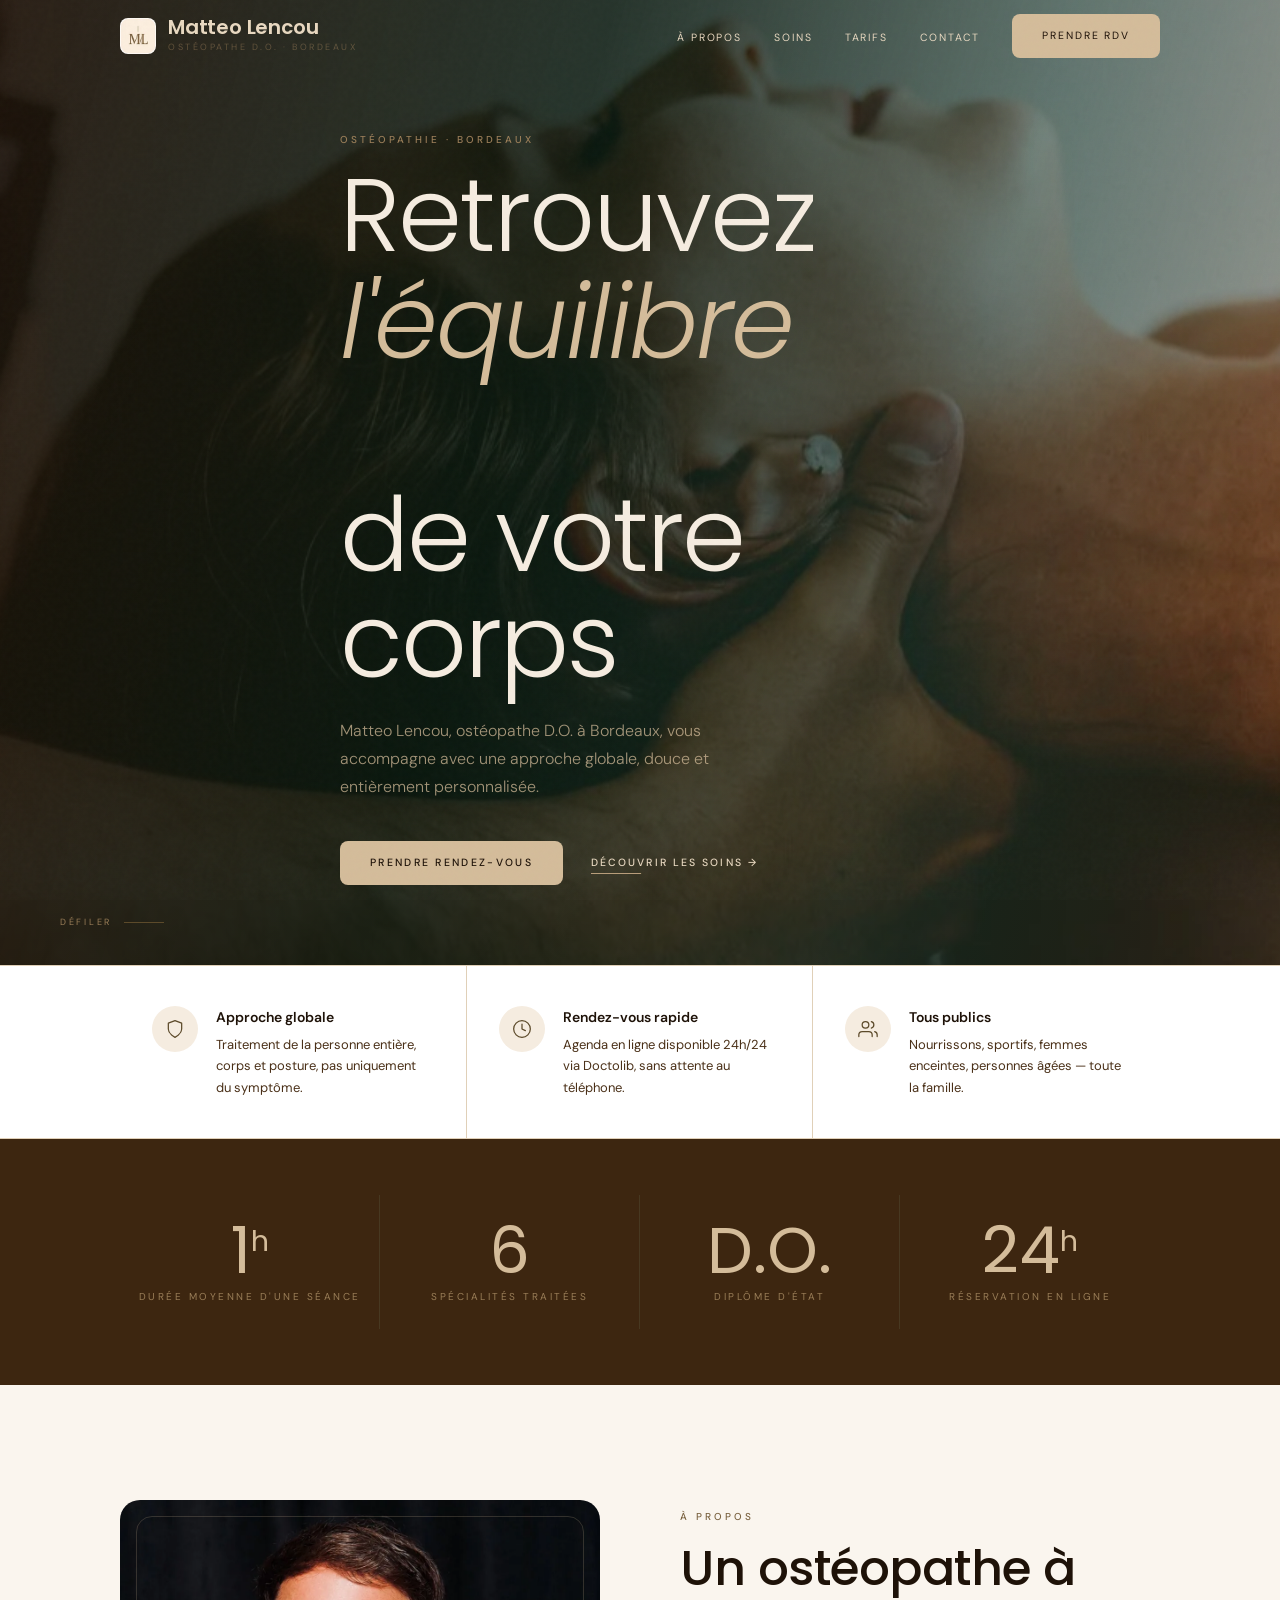
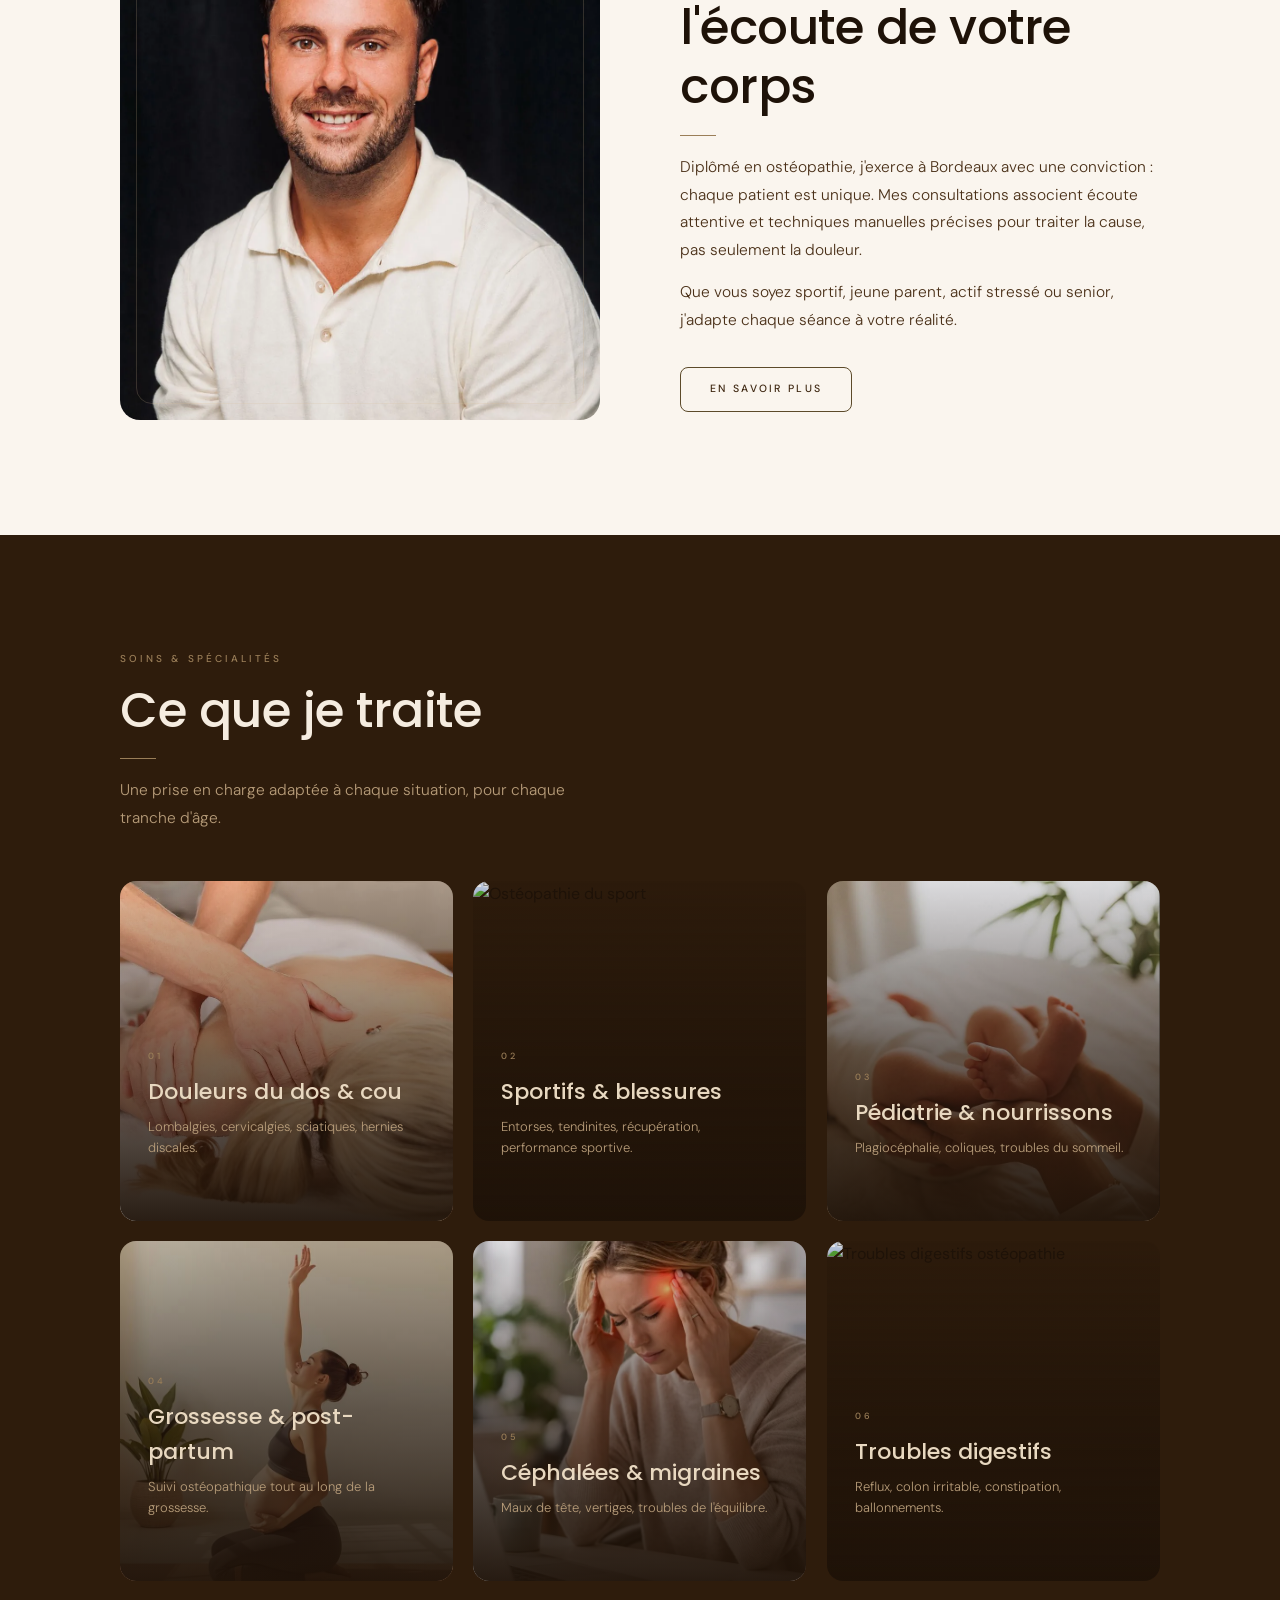
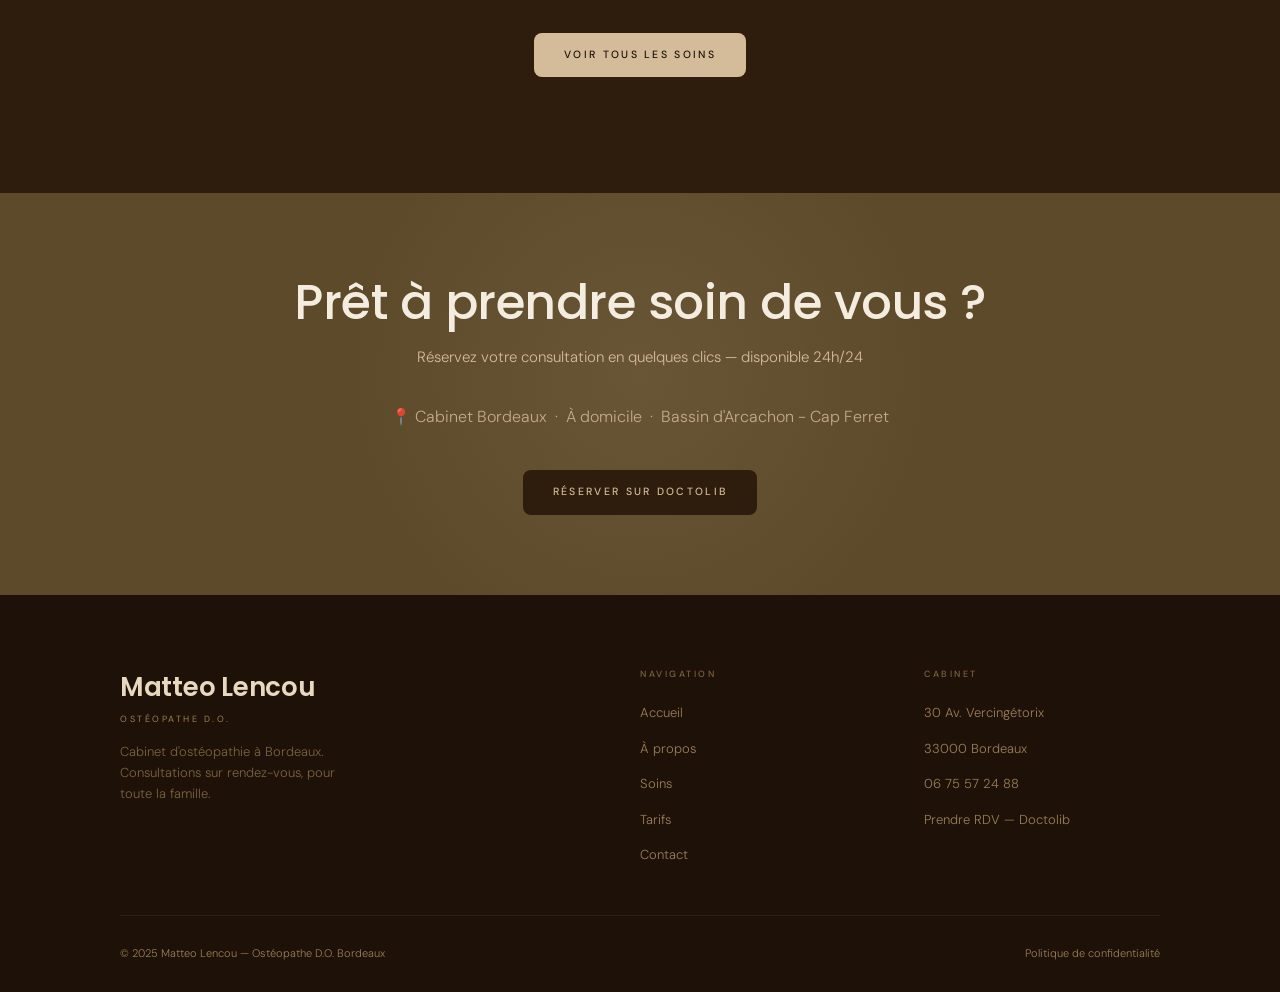
==== commit 031399eb: "Accueil : texte de présentation mis à la première personne Co-Authored-By: Claude Sonnet 4.6 <norepl" ====
--- a/index.html
+++ b/index.html
@@ -282,8 +282,8 @@
         <span class="eyebrow" style="color:var(--g500)">À propos</span>
         <h2>Un ostéopathe à l'écoute de votre corps</h2>
         <div class="rule"></div>
-        <p>Diplômé en ostéopathie, Matteo Lencou exerce à Bordeaux avec une conviction : chaque patient est unique. Ses consultations associent écoute attentive et techniques manuelles précises pour traiter la cause, pas seulement la douleur.</p>
-        <p style="margin-top:14px">Que vous soyez sportif, jeune parent, actif stressé ou senior, il adapte chaque séance à votre réalité.</p>
+        <p>Diplômé en ostéopathie, j'exerce à Bordeaux avec une conviction : chaque patient est unique. Mes consultations associent écoute attentive et techniques manuelles précises pour traiter la cause, pas seulement la douleur.</p>
+        <p style="margin-top:14px">Que vous soyez sportif, jeune parent, actif stressé ou senior, j'adapte chaque séance à votre réalité.</p>
         <a href="a-propos.html" class="btn btn-outline" style="margin-top:32px">En savoir plus</a>
       </div>
     </div>
